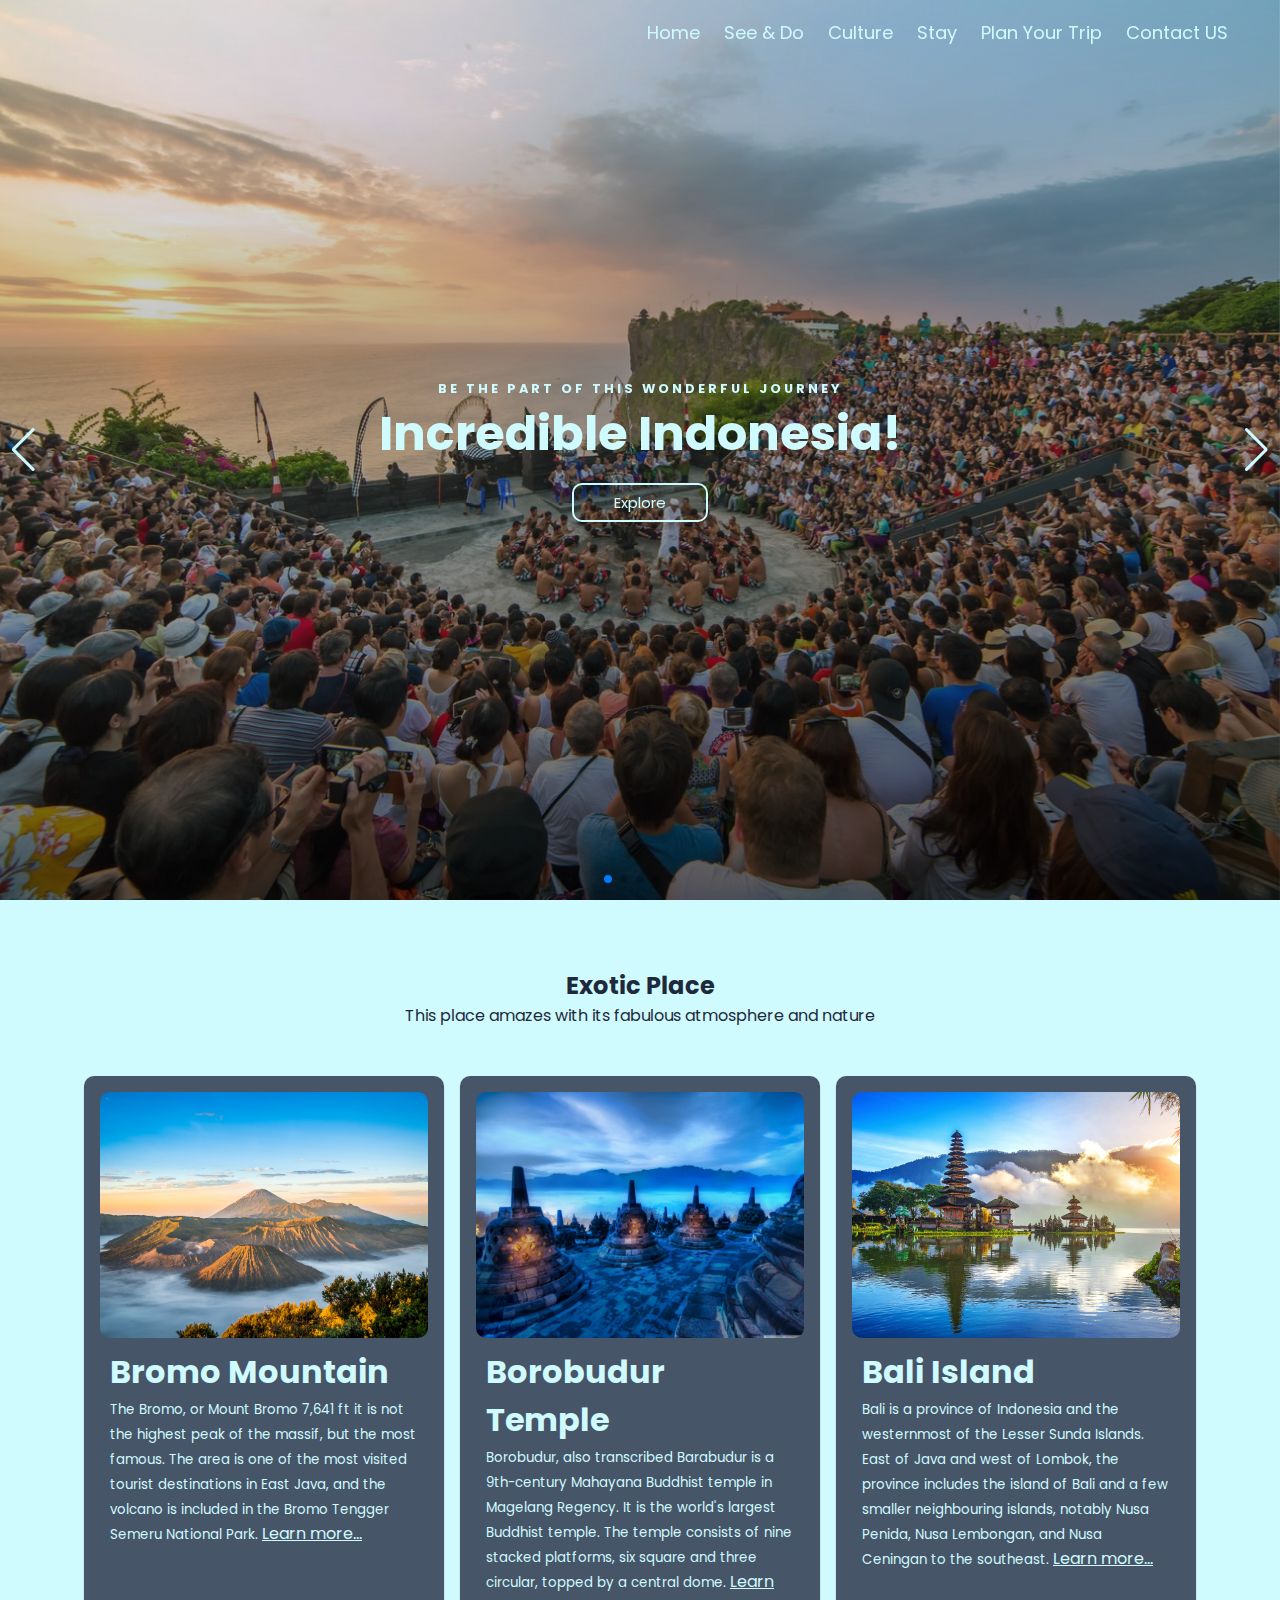
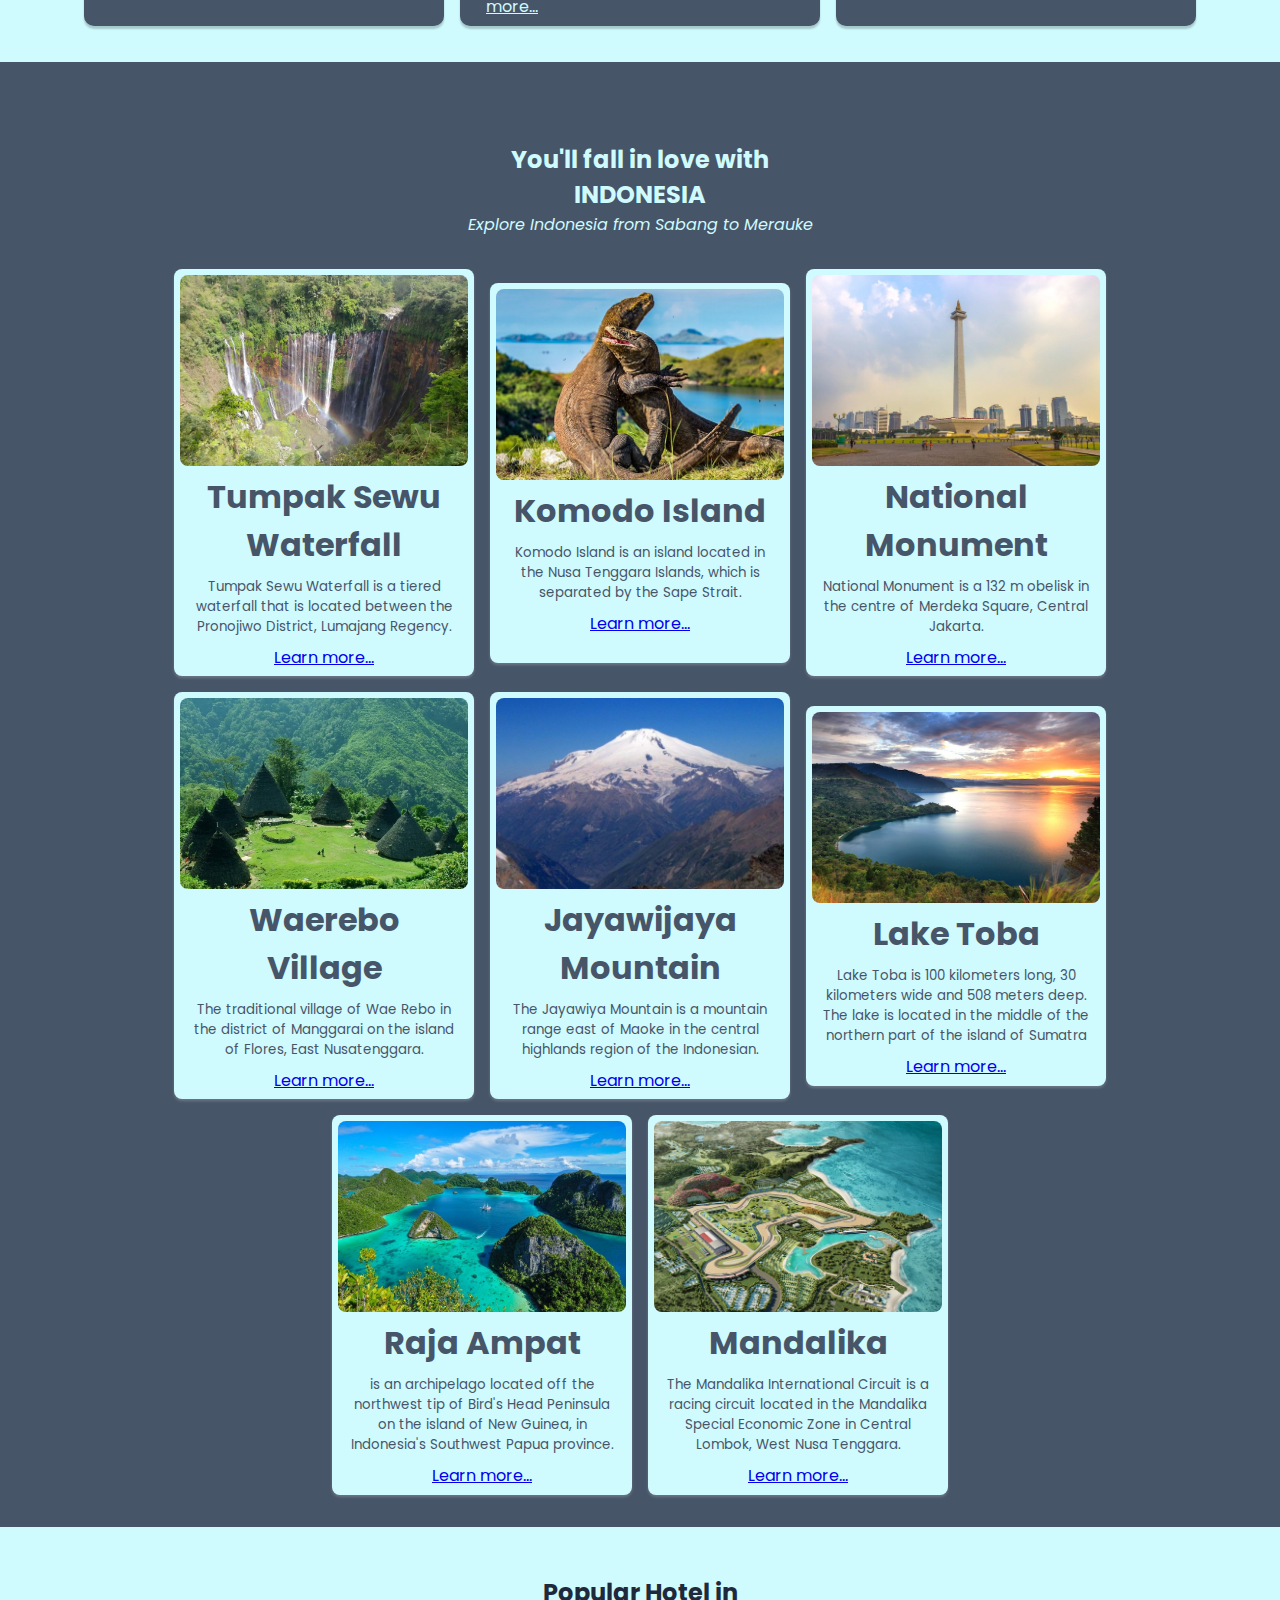
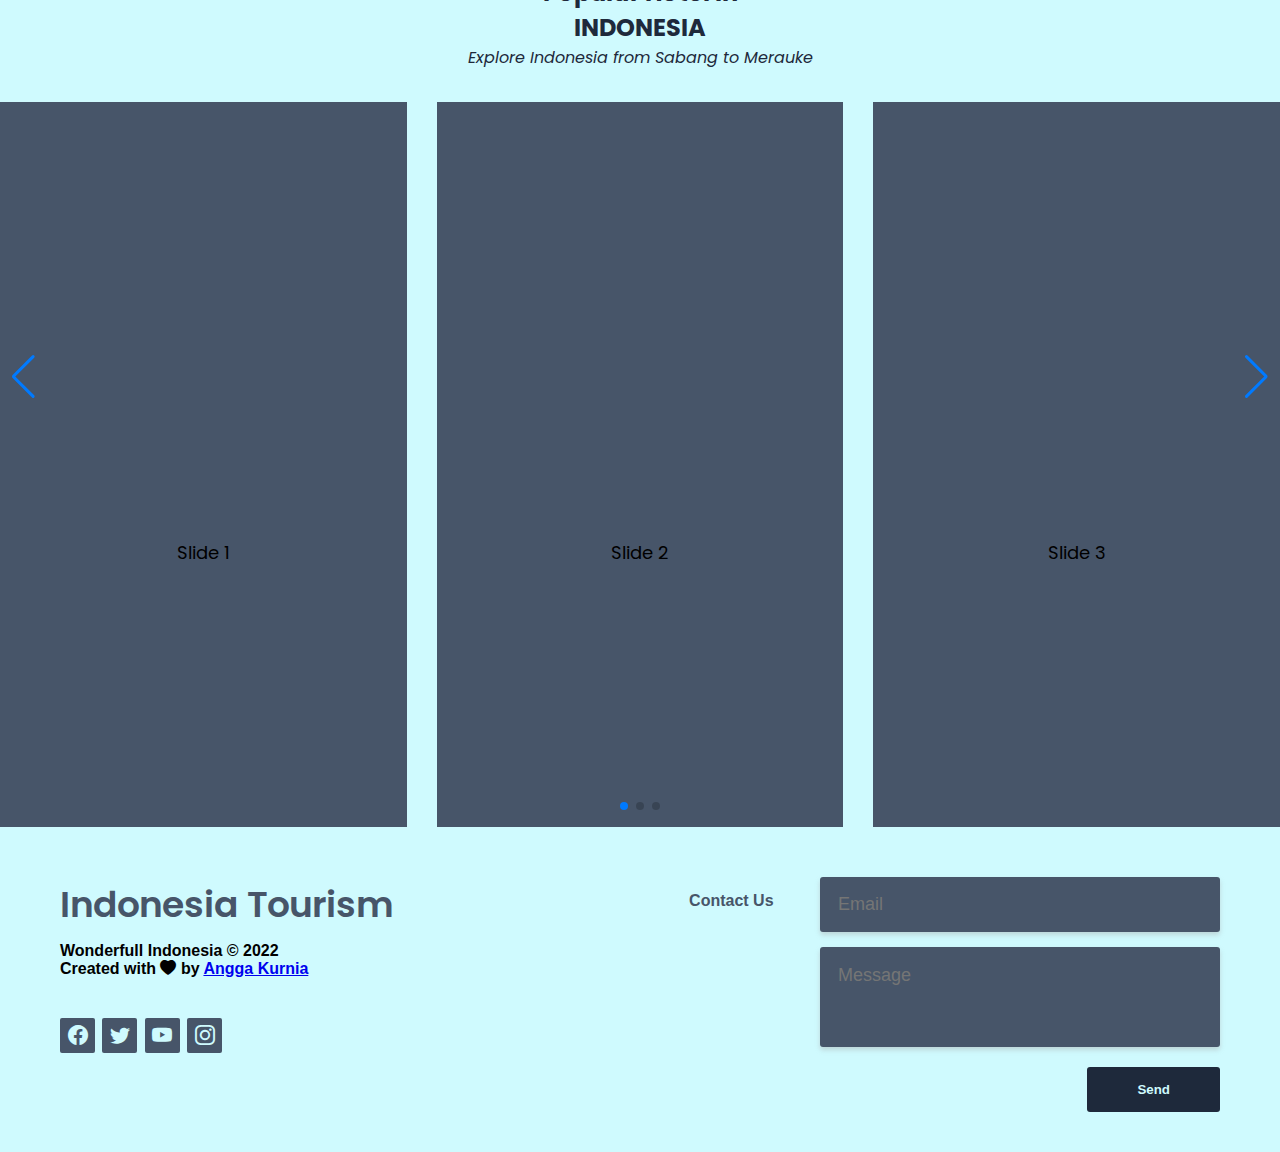
==== index.html @ 6476e091 "add card image" ====
<!DOCTYPE html>
<html lang="en">

<head>
  <meta charset="UTF-8" />
  <meta http-equiv="X-UA-Compatible" content="IE=edge" />
  <meta name="viewport" content="width=device-width, initial-scale=1.0" />
  <meta name="author" content="Angga Kurnia - 201011401198">
  <meta name="description" content="Website Indonesian Tourism adalah projek tugas UAS pemrograman WEB 1">
  <title>Indonesia Tourism</title>
  <!-- Link Swiper's CSS -->
  <link rel="stylesheet" href="./assets/css/swiper-bundle.min.css" />
  <!-- Custom CSS -->
  <link rel="stylesheet" href="./assets/css/style.css" />
  <!-- Favicon image -->
  <link rel="shortcut icon"
    href="https://upload.wikimedia.org/wikipedia/commons/c/cd/Logo_Pesona_Indonesia_%28Kementerian_Pariwisata%29.png"
    type="image/x-icon" />
  <!-- Icon Bootstrap -->
  <link rel="stylesheet" href="https://cdn.jsdelivr.net/npm/bootstrap-icons@1.10.1/font/bootstrap-icons.css" />
</head>

<body>
  <!-- loader -->
  <div class="loader">
    <img src="./images/loader.gif" style="width: 150px;">
  </div>
  <!-- end loader -->
  <header class="header">
    <nav class="navbar">
      <div class="logo">
        <img class="logo-img"
          src="https://upload.wikimedia.org/wikipedia/commons/c/cd/Logo_Pesona_Indonesia_%28Kementerian_Pariwisata%29.png"
          width="150" alt="" />
        <div id="menu" onclick="toggleMenu()">
          <i class="bi bi-list"></i>
        </div>
      </div>
      <ul class="nav-list">
        <li><a class="nav-item" href="#">Home</a></li>
        <li><a class="nav-item" href="#destinations">See & Do</a></li>
        <li><a class="nav-item" href="#cultures">Culture</a></li>
        <li><a class="nav-item" href="#hotels">Stay</a></li>
        <li><a class="nav-item" href="booking.html">Plan Your Trip</a></li>
        <li><a class="nav-item" href="#contact">Contact US</a></li>
      </ul>
    </nav>
  </header>
  <section class="swiper mySwiper">
    <div class="welcome">
      <h2>BE THE PART OF THIS WONDERFUL JOURNEY</h2>
      <h1>Incredible Indonesia!</h1>
      <a href="#explore" class="btn-explore">Explore</a>
    </div>
    <div class="swiper-wrapper">
      <div class="swiper-slide">
        <img src="./images/slide1.png" alt="" />
      </div>
      <div class="swiper-slide">
        <img src="./images/slide2.jpg" alt="" />
      </div>
      <div class="swiper-slide">
        <img src="./images/slide3.jpg" alt="" />
      </div>
      <div class="swiper-slide">
        <img src="./images/slide4.jpg" alt="" />
      </div>
      <div class="swiper-slide">
        <img src="./images/slide5.jpg" alt="" />
      </div>
    </div>
    <div style="z-index: 99">
      <div class="swiper-button-next white"></div>
      <div class="swiper-button-prev white"></div>
      <div class="swiper-pagination white"></div>
    </div>
  </section>
  <section class="container" id="explore">
    <div class="title-section">
      <h1 class="fs-2">
        Exotic Place
      </h1>
      <span>This place amazes with its fabulous atmosphere and nature</span>
    </div>
    <div class="row" >
      <div class="card">
        <img class="card-img" src="./images/slide3.jpg" alt="">
        <div class="card-caption">
          <h1>Bromo Mountain</h1>
          <small>The Bromo, or Mount Bromo 7,641 ft it is not the highest peak of the massif, but the most famous. The area is one of the most visited tourist destinations in East Java, and the volcano is included in the Bromo Tengger Semeru National Park.</small>
          <a class="link-white" href="https://en.wikipedia.org/wiki/Mount_Bromo">Learn more...</a>
        </div>
      </div>
      <div class="card">
        <img class="card-img" src="./images/slide4.jpg" alt="">
        <div class="card-caption">
          <h1>Borobudur Temple</h1>
          <small>Borobudur, also transcribed Barabudur is a 9th-century Mahayana Buddhist temple in Magelang Regency. It is the world's largest Buddhist temple. The temple consists of nine stacked platforms, six square and three circular, topped by a central dome.</small>
          <a class="link-white" href="https://whc.unesco.org/en/list/592/">Learn more...</a>
        </div>
      </div>
      <div class="card">
        <img class="card-img" src="./images/bali.jpg" alt="">
        <div class="card-caption">
          <h1>Bali Island</h1>
          <small>Bali is a province of Indonesia and the westernmost of the Lesser Sunda Islands. East of Java and west of Lombok, the province includes the island of Bali and a few smaller neighbouring islands, notably Nusa Penida, Nusa Lembongan, and Nusa Ceningan to the southeast.</small>
          <a class="link-white" href="https://whc.unesco.org/en/list/592/">Learn more...</a>
        </div>
      </div>
    </div>
  </section>
  <section id="destinations">
    <div class="title-section text-white">
      <h1 class="fs-2">
        You'll fall in love with
        <span style="display: block">INDONESIA</span>
      </h1>
      <i class="desc">Explore Indonesia from Sabang to Merauke
      </i>
    </div>
    <div class="row" id="culture">
      <div class="card-culture">
        <img src="./images/tumpaksewu.jpg" alt="" class="culture-img">
        <div class="culture-caption">
          <h1>Tumpak Sewu Waterfall</h1>
          <small>Tumpak Sewu Waterfall is a tiered waterfall that is located between the Pronojiwo District, Lumajang Regency.</small>
          <a href="https://en.wikipedia.org/wiki/Tumpak_Sewu_Waterfalls">Learn more...</a>
        </div>
      </div>
      <div class="card-culture">
        <img src="./images/comodo_island.jpg" alt="" class="culture-img">
        <div class="culture-caption">
          <h1>Komodo Island</h1>
          <small>Komodo Island is an island located in the Nusa Tenggara Islands, which is separated by the Sape Strait.</small>
          <a href="https://ich.unesco.org/en/USL/saman-dance-00509">Learn more...</a>
        </div>
      </div>
      <div class="card-culture">
        <img src="./images/monas.jpg" alt="" class="culture-img">
        <div class="culture-caption">
          <h1>National Monument</h1>
          <small>National Monument is a 132 m obelisk in the centre of Merdeka Square, Central Jakarta. </small>
          <a href="https://en.wikipedia.org/wiki/National_Monument_(Indonesia)">Learn more...</a>
        </div>
      </div>
      <div class="card-culture">
        <img src="./images/waerebo.jpg" alt="" class="culture-img">
        <div class="culture-caption">
          <h1>Waerebo Village</h1>
          <small>The traditional village of Wae Rebo in the district of Manggarai on the island of Flores, East Nusatenggara.</small>
          <a href="https://en.wikivoyage.org/wiki/Wae_Rebo">Learn more...</a>
        </div>
      </div>
      <div class="card-culture">
        <img src="./images/jayawijaya.jpg" alt="" class="culture-img">
        <div class="culture-caption">
          <h1>Jayawijaya Mountain</h1>
          <small>The Jayawiya Mountain is a mountain range east of Maoke in the central highlands region of the Indonesian.</small>
          <a href="https://en.wikipedia.org/wiki/Jayawijaya_Mountains">Learn more...</a>
        </div>
      </div>
      <div class="card-culture">
        <img src="./images/toba.jpg" alt="" class="culture-img">
        <div class="culture-caption">
          <h1>Lake Toba</h1>
          <small>Lake Toba is 100 kilometers long, 30 kilometers wide and 508 meters deep. The lake is located in the middle of the northern part of the island of Sumatra</small>
          <a href="https://en.wikipedia.org/wiki/Lake_Toba">Learn more...</a>
        </div>
      </div>
      <div class="card-culture">
        <img src="./images/raja4.jpg" alt="" class="culture-img">
        <div class="culture-caption">
          <h1>Raja Ampat</h1>
          <small>is an archipelago located off the northwest tip of Bird's Head Peninsula on the island of New Guinea, in Indonesia's Southwest Papua province.</small>
          <a href="https://en.wikipedia.org/wiki/Lake_Toba">Learn more...</a>
        </div>
      </div>
      <div class="card-culture">
        <img src="./images/mandalika.jpg" alt="" class="culture-img">
        <div class="culture-caption">
          <h1>Mandalika</h1>
          <small>The Mandalika International Circuit is a racing circuit located in the Mandalika Special Economic Zone in Central Lombok, West Nusa Tenggara.</small>
          <a href="https://themandalikagp.com/home">Learn more...</a>
        </div>
      </div>
    </div>
  </section>
  <section class="swiper swiperCulture">
    <div class="title-section">
      <h1 class="fs-2">
        Popular Hotel in
        <span style="display: block">INDONESIA</span>
      </h1>
      <i class="desc">Explore Indonesia from Sabang to Merauke
      </i>
    </div>
    <div class="swiper-wrapper">
      <div class="swiper-slide">Slide 1</div>
      <div class="swiper-slide">Slide 2</div>
      <div class="swiper-slide">Slide 3</div>
      <div class="swiper-slide">Slide 4</div>
      <div class="swiper-slide">Slide 5</div>
      <div class="swiper-slide">Slide 6</div>
      <div class="swiper-slide">Slide 7</div>
      <div class="swiper-slide">Slide 8</div>
      <div class="swiper-slide">Slide 9</div>
    </div>
    <div class="swiper-button-next"></div>
    <div class="swiper-button-prev"></div>
    <div class="swiper-pagination"></div>
  </section>
  <footer class="footer-distributed" id="contact">
    <div class="footer-left">
      <h3>Indonesia Tourism</span></h3>
      <p class="footer-name">Wonderfull Indonesia © 2022</p>
      <p class="footer-name">Created with <i class="bi bi-heart-fill"></i> by <a target="_blank"
          href="https://instagram.com/angkrnia">Angga Kurnia</a>
      </p>
      <div class="footer-icons">
        <a href="#"><i class="bi bi-facebook"></i></a>
        <a href="#"><i class="bi bi-twitter"></i></a>
        <a href="#"><i class="bi bi-youtube"></i></a>
        <a href="#"><i class="bi bi-instagram"></i></a>
      </div>
    </div>
    <div class="footer-right">
      <p>Contact Us</p>
      <form action="#" method="get">
        <input type="text" name="email" placeholder="Email">
        <textarea name="message" placeholder="Message"></textarea>
        <button>Send</button>
      </form>
    </div>
  </footer>
  <!-- Swiper JS -->
  <script src="./assets/js/swiper-bundle.min.js"></script>
  <!-- Custom JS -->
  <script src="./assets/js/script.js"></script>
</body>

</html>
---- assets/css/style.css ----
@import url('https://fonts.googleapis.com/css2?family=Poppins:wght@400;500;700&display=swap');

:root {
  --primary-color: #2563eb;
  --secondary-color: #1e293b;
  --slate: #475569;
  --background: #cffafe;
  --myFont: 'Poppins', sans-serif;
  --fontSize: 1.5rem;
  --transition: all 0.25s ease 0s;
}

* {
  box-sizing: border-box;
  margin: 0;
  padding: 0;
  scroll-behavior: smooth;
}

body {
  background: var(--background);
  font-family: var(--myFont);
}

.navbar {
  overflow: hidden;
  padding: 20px 40px;
  transition: ease 400ms;
  position: fixed;
  width: 100%;
  top: 0;
  z-index: 99;
  display: flex;
  align-items: center;
}

.shadow {
  box-shadow: 0px 2px 4px 0px rgba(0, 0, 0, 0.2);
}

.navbar a {
  text-align: center;
  padding: 12px;
  text-decoration: none;
  font-size: 18px;
  line-height: 25px;
  position: relative;
}

.navbar .logo {
  display: flex;
  justify-content: center;
  align-items: center;
  font-weight: bold;
  transition: 0.4s;
  color: var(--slate);
}

.navbar a:hover {
  color: #bfd2d4 !important;
}

.navbar a.active {
  background-color: dodgerblue;
  color: white;
}

.nav-list {
  display: flex;
  list-style: none;
  margin-left: auto;
  transition: 300ms;
}

.nav-item {
  color: var(--background);
}

.loader {
  position: fixed;
  top: 0;
  left: 0;
  right: 0;
  bottom: 0;
  background-color: #acacacfb;
  z-index: 999;
  display: flex;
  justify-content: center;
  align-items: center;
}

.logo-img {
  margin-right: 15px;
  transition: 0.4s;
}

.logo-text {
  font-size: 1.2rem;
  transition: 0.4s;
  color: var(--background);
}

.white {
  color: var(--background) !important;
}

.btn-explore {
  text-decoration: none;
  margin-top: 15px;
  padding: 0.4rem 2.5rem;
  border: none;
  border-radius: 8px;
  font-size: 15px;
  background-color: transparent;
  outline: 2px solid var(--background);
  color: var(--background);
  transition: 300ms;
  cursor: pointer;
}

.btn-explore:hover {
  transform: scale(1.1, 1.2);
}

.btn-explore:active {
  transform: scale(1, 1);
}

#menu {
  display: none;
  z-index: 99 !important;
}

.fs-2 {
  font-size: var(--fontSize);
}

.canvas-toggle {
  position: absolute;
  top: 0;
  bottom: 0;
  right: 0;
  left: 0;
  background-color: var(--slate);
}

/* Start Media Query for Tablet*/
@media screen and (max-width: 900px) {
  .container {
    width: 100%;
  }

  .navbar {
    padding: 15px 8px !important;
  }

  .navbar a {
    float: none;
    display: block;
    text-align: left;
  }

  .nav-list {
    transition: ease-out 500ms;
    display: flex;
    flex-direction: column;
    align-items: flex-start;
    position: fixed;
    top: 0;
    left: -100%;
    min-width: 200px;
    height: 100vh;
    background-color: var(--slate);
    padding: 5rem 2rem;
    border-radius: 5px;
    z-index: 1 !important;
    box-shadow: 3px 0 5px 0 rgba(0, 0, 0, 0.2);
  }

  .logo {
    width: 100%;
  }

  .logo-img {
    display: block;
    width: 130px;
  }

  .logo-text {
    font-size: 1rem !important;
  }

  #menu {
    display: block;
    margin-left: auto;
    color: white;
    font-size: 2rem;
    cursor: pointer;
  }

  .show {
    left: 0;
  }

  .nav-item {
    color: var(--background) !important;
  }
  .row {
    flex-wrap: wrap;
  }
}

/* End Media Query for Tablet*/

/* Swiper */
.swiper {
  width: 100%;
  height: 100vh;
  position: relative;
}

.mySwiper::after {
  content: '';
  position: absolute;
  display: block;
  background: linear-gradient(173deg, rgba(36, 0, 0, 0.1) 0%, rgba(255, 255, 255, 0.1) 0%, rgba(0, 0, 0, 0.7) 100%);
  width: 100%;
  height: 100%;
  top: 0;
  z-index: 9;
}

.swiper-slide {
  text-align: center;
  font-size: 18px;
  background: var(--slate);
  display: flex;
  justify-content: center;
  align-items: center;
}

.swiper-slide img {
  display: block;
  width: 100%;
  height: 100%;
  object-fit: cover;
}

/* WELCOME */
.welcome {
  position: absolute;
  display: flex;
  justify-content: center;
  align-items: center;
  text-align: center;
  flex-direction: column;
  z-index: 10;
  width: 100%;
  height: 100%;
  color: var(--background);
}

.welcome h2 {
  font-size: 0.8rem;
  letter-spacing: 3px;
}

.welcome h1 {
  font-size: 3rem;
}

.text-white {
  color: var(--background) !important;
}

.container {
  width: 90%;
  padding: 20px;
  margin: auto;
}

.title-section {
  margin: 3rem auto 2rem;
  text-align: center;
  width: 100%;
  color: var(--secondary-color);
}

#destinations {
  background-color: var(--slate);
  padding: 2rem 1.1rem;
}

.row {
  display: flex;
  justify-content: center;
  align-items: center;
  flex-wrap: wrap;
  gap: 1rem;
}

.card {
  flex: 1 0 21%;
  height: 550px;
  background-color: var(--slate);
  color: var(--background);
  border-radius: 10px;
  box-shadow: 0 3px 2px 0 rgba(0, 0, 0, 0.2);
  margin: 1rem 0;
  padding: 1rem;
  display: flex;
  align-items: center;
  flex-direction: column;
  transition: 300ms;
}
.card:hover {
  transform: scale(1.03);
}
.card-img {
  width: 100%;
  object-fit: cover;
  object-position: center;
  border-radius: 10px;
}
.card-caption {
  padding: 10px;
}
.link-white {
  color: var(--background);
  transition: 200ms;
}
.link-white:hover {
  color: #dfd9d9;
}

.card-culture {
  width: 300px;
  min-height: 380px;
  background: var(--background);
  border-radius: 8px;
  color: var(--slate);
  padding: 6px;
  transition: 300ms all;
  overflow: hidden;
  box-shadow: 0px 2px 3px 0 rgba(255, 255, 255, 0.2);
}
.culture-img {
  width: 288px;
  height: 191px;
  border-radius: 8px;
  object-fit: cover;
  object-position: center;
}
.culture-caption {
  text-align: center;
  padding: 0 10px;
  display: flex;
  flex-direction: column;
  justify-content: space-between;
  align-items: center;
  gap: 8px;
}
/* Footer */
.footer-distributed {
  background: var(--background);
  box-shadow: 0 1px 1px 0 rgba(0, 0, 0, 0.12);
  box-sizing: border-box;
  width: 100%;
  font: bold 16px sans-serif;
  text-align: left;
  padding: 50px 60px 40px;
  overflow: hidden;
}

/* Footer left */
.footer-distributed .footer-left {
  float: left;
}

/* The school logo */
.footer-distributed h3 {
  color: var(--slate);
  font: normal 36px var(--myFont);
  margin: 0 0 10px;
  font-weight: 600;
}

/* Footer links */
.footer-distributed .footer-links {
  color: var(--slate);
  margin: 0 0 10px;
  padding: 0;
}

.footer-distributed .footer-links a {
  display: inline-block;
  line-height: 1.8;
  text-decoration: none;
  color: inherit;
}

.footer-distributed .footer-school-name {
  color: var(--slate);
  font-size: 14px;
  font-weight: normal;
  margin: 0;
}

/* Footer social icons */
.footer-distributed .footer-icons {
  margin-top: 40px;
}

.footer-distributed .footer-icons a {
  display: inline-block;
  width: 35px;
  height: 35px;
  cursor: pointer;
  background-color: var(--slate);
  border-radius: 2px;
  font-size: 20px;
  color: var(--background);
  text-align: center;
  line-height: 35px;
  margin-right: 3px;
  margin-bottom: 5px;
}

/* Footer Right */
.footer-distributed .footer-right {
  float: right;
}

.footer-distributed .footer-right p {
  display: inline-block;
  vertical-align: top;
  margin: 15px 42px 0 0;
  color: var(--slate);
}

/* The contact form */
.footer-distributed form {
  display: inline-block;
}

.footer-distributed form input,
.footer-distributed form textarea {
  display: block;
  border-radius: 3px;
  box-sizing: border-box;
  background-color: var(--slate);
  box-shadow: 0 3px 5px 0 rgba(163, 160, 160, 0.4);
  border: none;
  resize: none;
  font: inherit;
  font-size: 18px;
  font-weight: normal;
  width: 400px;
  padding: 18px;
  color: var(--background);
}

form input:focus,
textarea:focus {
  border: none;
  outline: 2px solid var(--secondary-color);
  box-shadow: 0px 5px 10px 0px rgba(0, 0, 0, 0.3);
}

.footer-distributed form input {
  height: 55px;
  margin-bottom: 15px;
  transition: all 150ms;
}

.footer-distributed form textarea {
  height: 100px;
  margin-bottom: 20px;
  transition: all 150ms;
}

.footer-distributed form button {
  border-radius: 3px;
  background-color: var(--secondary-color);
  color: var(--background);
  border: 0;
  padding: 15px 50px;
  font-weight: bold;
  float: right;
  cursor: pointer;
  transition: 200ms;
}

form button:active {
  transform: translateY(15%);
}

@media (max-width: 1000px) {
  .footer-distributed {
    font: bold 14px sans-serif;
  }

  .footer-distributed .footer-school-name {
    font-size: 12px;
  }

  .footer-distributed form input,
  .footer-distributed form textarea {
    width: 250px;
  }

  .footer-distributed form button {
    padding: 10px 35px;
  }
}

@media (max-width: 800px) {
  .footer-distributed {
    padding: 30px;
  }

  .footer-distributed .footer-left,
  .footer-distributed .footer-right {
    float: none;
    max-width: 300px;
    margin: 0 auto;
  }

  .footer-distributed .footer-left {
    margin-bottom: 40px;
  }

  .footer-distributed form {
    margin-top: 30px;
  }

  .footer-distributed form {
    display: block;
  }

  .footer-distributed form button {
    float: none;
  }
}
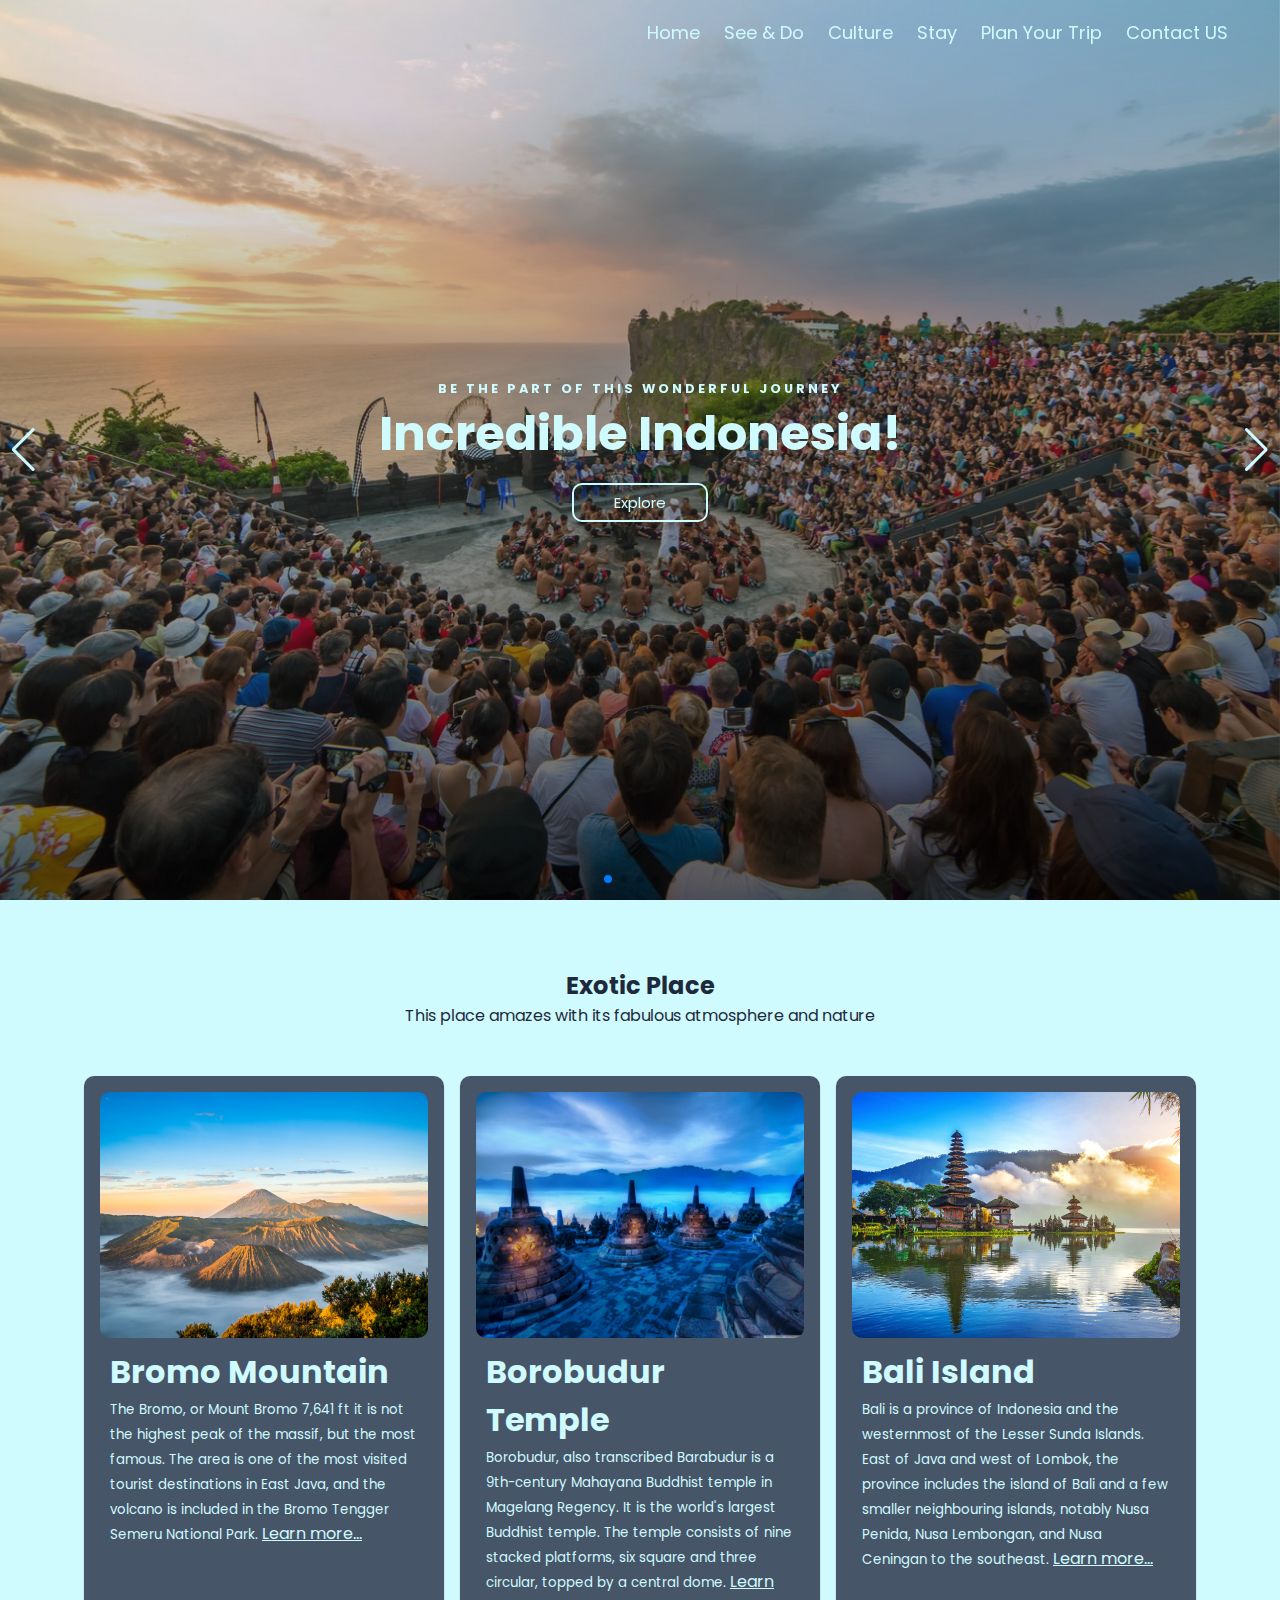
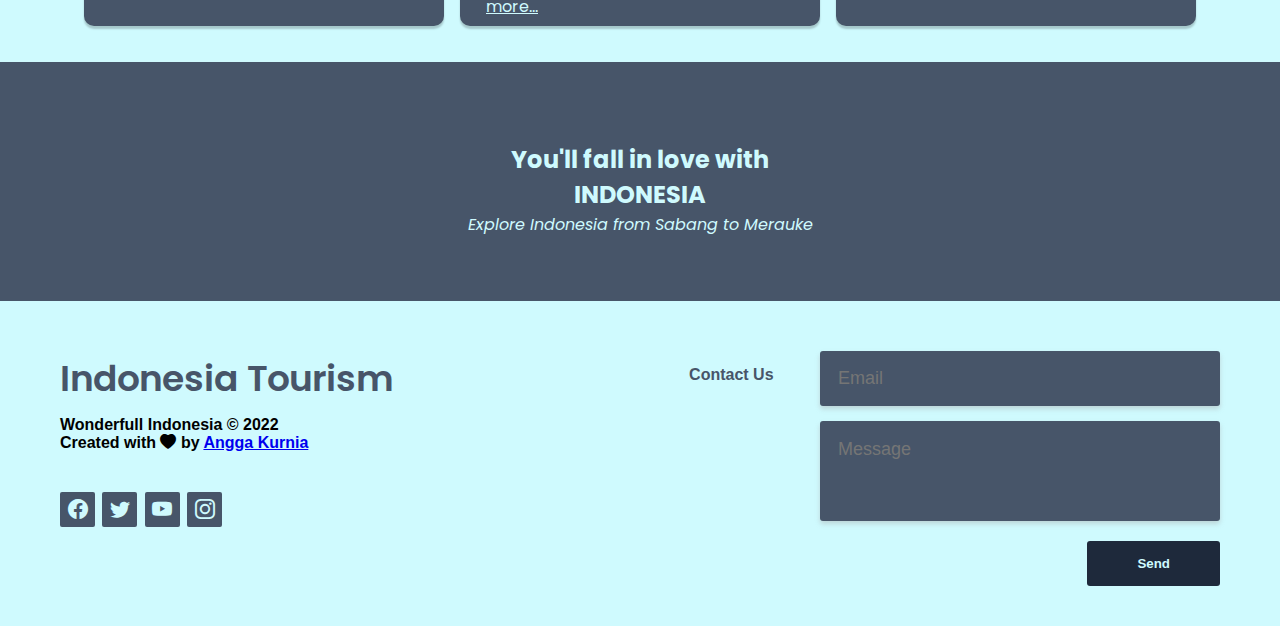
==== commit 5b00fb25: "update" ====
--- a/index.html
+++ b/index.html
@@ -39,7 +39,7 @@
       <ul class="nav-list">
         <li><a class="nav-item" href="#">Home</a></li>
         <li><a class="nav-item" href="#destinations">See & Do</a></li>
-        <li><a class="nav-item" href="#cultures">Culture</a></li>
+        <li><a class="nav-item" href="#places">Culture</a></li>
         <li><a class="nav-item" href="#hotels">Stay</a></li>
         <li><a class="nav-item" href="booking.html">Plan Your Trip</a></li>
         <li><a class="nav-item" href="#contact">Contact US</a></li>
@@ -54,19 +54,19 @@
     </div>
     <div class="swiper-wrapper">
       <div class="swiper-slide">
-        <img src="./images/slide1.png" alt="" />
+        <img class="img-baner" src="./images/slide1.png" alt="" />
       </div>
       <div class="swiper-slide">
-        <img src="./images/slide2.jpg" alt="" />
+        <img class="img-baner" src="./images/slide2.jpg" alt="" />
       </div>
       <div class="swiper-slide">
-        <img src="./images/slide3.jpg" alt="" />
+        <img class="img-baner" src="./images/slide3.jpg" alt="" />
       </div>
       <div class="swiper-slide">
-        <img src="./images/slide4.jpg" alt="" />
+        <img class="img-baner" src="./images/slide4.jpg" alt="" />
       </div>
       <div class="swiper-slide">
-        <img src="./images/slide5.jpg" alt="" />
+        <img class="img-baner" src="./images/slide5.jpg" alt="" />
       </div>
     </div>
     <div style="z-index: 99">
@@ -118,96 +118,8 @@
       <i class="desc">Explore Indonesia from Sabang to Merauke
       </i>
     </div>
-    <div class="row" id="culture">
-      <div class="card-culture">
-        <img src="./images/tumpaksewu.jpg" alt="" class="culture-img">
-        <div class="culture-caption">
-          <h1>Tumpak Sewu Waterfall</h1>
-          <small>Tumpak Sewu Waterfall is a tiered waterfall that is located between the Pronojiwo District, Lumajang Regency.</small>
-          <a href="https://en.wikipedia.org/wiki/Tumpak_Sewu_Waterfalls">Learn more...</a>
-        </div>
-      </div>
-      <div class="card-culture">
-        <img src="./images/comodo_island.jpg" alt="" class="culture-img">
-        <div class="culture-caption">
-          <h1>Komodo Island</h1>
-          <small>Komodo Island is an island located in the Nusa Tenggara Islands, which is separated by the Sape Strait.</small>
-          <a href="https://ich.unesco.org/en/USL/saman-dance-00509">Learn more...</a>
-        </div>
-      </div>
-      <div class="card-culture">
-        <img src="./images/monas.jpg" alt="" class="culture-img">
-        <div class="culture-caption">
-          <h1>National Monument</h1>
-          <small>National Monument is a 132 m obelisk in the centre of Merdeka Square, Central Jakarta. </small>
-          <a href="https://en.wikipedia.org/wiki/National_Monument_(Indonesia)">Learn more...</a>
-        </div>
-      </div>
-      <div class="card-culture">
-        <img src="./images/waerebo.jpg" alt="" class="culture-img">
-        <div class="culture-caption">
-          <h1>Waerebo Village</h1>
-          <small>The traditional village of Wae Rebo in the district of Manggarai on the island of Flores, East Nusatenggara.</small>
-          <a href="https://en.wikivoyage.org/wiki/Wae_Rebo">Learn more...</a>
-        </div>
-      </div>
-      <div class="card-culture">
-        <img src="./images/jayawijaya.jpg" alt="" class="culture-img">
-        <div class="culture-caption">
-          <h1>Jayawijaya Mountain</h1>
-          <small>The Jayawiya Mountain is a mountain range east of Maoke in the central highlands region of the Indonesian.</small>
-          <a href="https://en.wikipedia.org/wiki/Jayawijaya_Mountains">Learn more...</a>
-        </div>
-      </div>
-      <div class="card-culture">
-        <img src="./images/toba.jpg" alt="" class="culture-img">
-        <div class="culture-caption">
-          <h1>Lake Toba</h1>
-          <small>Lake Toba is 100 kilometers long, 30 kilometers wide and 508 meters deep. The lake is located in the middle of the northern part of the island of Sumatra</small>
-          <a href="https://en.wikipedia.org/wiki/Lake_Toba">Learn more...</a>
-        </div>
-      </div>
-      <div class="card-culture">
-        <img src="./images/raja4.jpg" alt="" class="culture-img">
-        <div class="culture-caption">
-          <h1>Raja Ampat</h1>
-          <small>is an archipelago located off the northwest tip of Bird's Head Peninsula on the island of New Guinea, in Indonesia's Southwest Papua province.</small>
-          <a href="https://en.wikipedia.org/wiki/Lake_Toba">Learn more...</a>
-        </div>
-      </div>
-      <div class="card-culture">
-        <img src="./images/mandalika.jpg" alt="" class="culture-img">
-        <div class="culture-caption">
-          <h1>Mandalika</h1>
-          <small>The Mandalika International Circuit is a racing circuit located in the Mandalika Special Economic Zone in Central Lombok, West Nusa Tenggara.</small>
-          <a href="https://themandalikagp.com/home">Learn more...</a>
-        </div>
-      </div>
+    <div class="row" id="place">
     </div>
-  </section>
-  <section class="swiper swiperCulture">
-    <div class="title-section">
-      <h1 class="fs-2">
-        Popular Hotel in
-        <span style="display: block">INDONESIA</span>
-      </h1>
-      <i class="desc">Explore Indonesia from Sabang to Merauke
-      </i>
-    </div>
-    <div class="swiper-wrapper">
-      <div class="swiper-slide">Slide 1</div>
-      <div class="swiper-slide">Slide 2</div>
-      <div class="swiper-slide">Slide 3</div>
-      <div class="swiper-slide">Slide 4</div>
-      <div class="swiper-slide">Slide 5</div>
-      <div class="swiper-slide">Slide 6</div>
-      <div class="swiper-slide">Slide 7</div>
-      <div class="swiper-slide">Slide 8</div>
-      <div class="swiper-slide">Slide 9</div>
-    </div>
-    <div class="swiper-button-next"></div>
-    <div class="swiper-button-prev"></div>
-    <div class="swiper-pagination"></div>
   </section>
   <footer class="footer-distributed" id="contact">
     <div class="footer-left">
@@ -236,6 +148,7 @@
   <script src="./assets/js/swiper-bundle.min.js"></script>
   <!-- Custom JS -->
   <script src="./assets/js/script.js"></script>
+  <script type="module"></script>
 </body>
 
 </html>--- a/assets/css/style.css
+++ b/assets/css/style.css
@@ -1,544 +1,550 @@
 @import url('https://fonts.googleapis.com/css2?family=Poppins:wght@400;500;700&display=swap');
 
 :root {
-  --primary-color: #2563eb;
-  --secondary-color: #1e293b;
-  --slate: #475569;
-  --background: #cffafe;
-  --myFont: 'Poppins', sans-serif;
-  --fontSize: 1.5rem;
-  --transition: all 0.25s ease 0s;
+    --primary-color: #2563eb;
+    --secondary-color: #1e293b;
+    --slate: #475569;
+    --background: #cffafe;
+    --myFont: 'Poppins', sans-serif;
+    --fontSize: 1.5rem;
+    --transition: all 0.25s ease 0s;
 }
 
 * {
-  box-sizing: border-box;
-  margin: 0;
-  padding: 0;
-  scroll-behavior: smooth;
+    box-sizing: border-box;
+    margin: 0;
+    padding: 0;
+    scroll-behavior: smooth;
 }
 
 body {
-  background: var(--background);
-  font-family: var(--myFont);
+    background: var(--background);
+    font-family: var(--myFont);
 }
 
 .navbar {
-  overflow: hidden;
-  padding: 20px 40px;
-  transition: ease 400ms;
-  position: fixed;
-  width: 100%;
-  top: 0;
-  z-index: 99;
-  display: flex;
-  align-items: center;
+    overflow: hidden;
+    padding: 20px 40px;
+    transition: ease 400ms;
+    position: fixed;
+    width: 100%;
+    top: 0;
+    z-index: 99;
+    display: flex;
+    align-items: center;
 }
 
 .shadow {
-  box-shadow: 0px 2px 4px 0px rgba(0, 0, 0, 0.2);
+    box-shadow: 0px 2px 4px 0px rgba(0, 0, 0, 0.2);
 }
 
 .navbar a {
-  text-align: center;
-  padding: 12px;
-  text-decoration: none;
-  font-size: 18px;
-  line-height: 25px;
-  position: relative;
+    text-align: center;
+    padding: 12px;
+    text-decoration: none;
+    font-size: 18px;
+    line-height: 25px;
+    position: relative;
 }
 
 .navbar .logo {
-  display: flex;
-  justify-content: center;
-  align-items: center;
-  font-weight: bold;
-  transition: 0.4s;
-  color: var(--slate);
+    display: flex;
+    justify-content: center;
+    align-items: center;
+    font-weight: bold;
+    transition: 0.4s;
+    color: var(--slate);
 }
 
 .navbar a:hover {
-  color: #bfd2d4 !important;
+    color: #bfd2d4 !important;
 }
 
 .navbar a.active {
-  background-color: dodgerblue;
-  color: white;
+    background-color: dodgerblue;
+    color: white;
 }
 
 .nav-list {
-  display: flex;
-  list-style: none;
-  margin-left: auto;
-  transition: 300ms;
+    display: flex;
+    list-style: none;
+    margin-left: auto;
+    transition: 300ms;
 }
 
 .nav-item {
-  color: var(--background);
+    color: var(--background);
 }
 
 .loader {
-  position: fixed;
-  top: 0;
-  left: 0;
-  right: 0;
-  bottom: 0;
-  background-color: #acacacfb;
-  z-index: 999;
-  display: flex;
-  justify-content: center;
-  align-items: center;
+    position: fixed;
+    top: 0;
+    left: 0;
+    right: 0;
+    bottom: 0;
+    background-color: #acacacfb;
+    z-index: 999;
+    display: flex;
+    justify-content: center;
+    align-items: center;
 }
 
 .logo-img {
-  margin-right: 15px;
-  transition: 0.4s;
+    margin-right: 15px;
+    transition: 0.4s;
 }
 
 .logo-text {
-  font-size: 1.2rem;
-  transition: 0.4s;
-  color: var(--background);
+    font-size: 1.2rem;
+    transition: 0.4s;
+    color: var(--background);
 }
 
 .white {
-  color: var(--background) !important;
+    color: var(--background) !important;
 }
 
 .btn-explore {
-  text-decoration: none;
-  margin-top: 15px;
-  padding: 0.4rem 2.5rem;
-  border: none;
-  border-radius: 8px;
-  font-size: 15px;
-  background-color: transparent;
-  outline: 2px solid var(--background);
-  color: var(--background);
-  transition: 300ms;
-  cursor: pointer;
+    text-decoration: none;
+    margin-top: 15px;
+    padding: 0.4rem 2.5rem;
+    border: none;
+    border-radius: 8px;
+    font-size: 15px;
+    background-color: transparent;
+    outline: 2px solid var(--background);
+    color: var(--background);
+    transition: 300ms;
+    cursor: pointer;
 }
 
 .btn-explore:hover {
-  transform: scale(1.1, 1.2);
+    transform: scale(1.1, 1.2);
 }
 
 .btn-explore:active {
-  transform: scale(1, 1);
+    transform: scale(1, 1);
 }
 
 #menu {
-  display: none;
-  z-index: 99 !important;
+    display: none;
+    z-index: 99 !important;
 }
 
 .fs-2 {
-  font-size: var(--fontSize);
+    font-size: var(--fontSize);
 }
 
 .canvas-toggle {
-  position: absolute;
-  top: 0;
-  bottom: 0;
-  right: 0;
-  left: 0;
-  background-color: var(--slate);
+    position: absolute;
+    top: 0;
+    bottom: 0;
+    right: 0;
+    left: 0;
+    background-color: var(--slate);
 }
 
 /* Start Media Query for Tablet*/
 @media screen and (max-width: 900px) {
-  .container {
-    width: 100%;
-  }
-
-  .navbar {
-    padding: 15px 8px !important;
-  }
-
-  .navbar a {
-    float: none;
-    display: block;
-    text-align: left;
-  }
-
-  .nav-list {
-    transition: ease-out 500ms;
-    display: flex;
-    flex-direction: column;
-    align-items: flex-start;
-    position: fixed;
-    top: 0;
-    left: -100%;
-    min-width: 200px;
-    height: 100vh;
-    background-color: var(--slate);
-    padding: 5rem 2rem;
-    border-radius: 5px;
-    z-index: 1 !important;
-    box-shadow: 3px 0 5px 0 rgba(0, 0, 0, 0.2);
-  }
-
-  .logo {
-    width: 100%;
-  }
-
-  .logo-img {
-    display: block;
-    width: 130px;
-  }
-
-  .logo-text {
-    font-size: 1rem !important;
-  }
-
-  #menu {
-    display: block;
-    margin-left: auto;
-    color: white;
-    font-size: 2rem;
-    cursor: pointer;
-  }
-
-  .show {
-    left: 0;
-  }
-
-  .nav-item {
-    color: var(--background) !important;
-  }
-  .row {
-    flex-wrap: wrap;
-  }
+    .container {
+        width: 100%;
+    }
+
+    .navbar {
+        padding: 15px 8px !important;
+    }
+
+    .navbar a {
+        float: none;
+        display: block;
+        text-align: left;
+    }
+
+    .nav-list {
+        transition: ease-out 500ms;
+        display: flex;
+        flex-direction: column;
+        align-items: flex-start;
+        position: fixed;
+        top: 0;
+        left: -100%;
+        min-width: 200px;
+        height: 100vh;
+        background-color: var(--slate);
+        padding: 5rem 2rem;
+        border-radius: 5px;
+        z-index: 1 !important;
+        box-shadow: 3px 0 5px 0 rgba(0, 0, 0, 0.2);
+    }
+
+    .logo {
+        width: 100%;
+    }
+
+    .logo-img {
+        display: block;
+        width: 130px;
+    }
+
+    .logo-text {
+        font-size: 1rem !important;
+    }
+
+    #menu {
+        display: block;
+        margin-left: auto;
+        color: white;
+        font-size: 2rem;
+        cursor: pointer;
+    }
+
+    .show {
+        left: 0;
+    }
+
+    .nav-item {
+        color: var(--background) !important;
+    }
+    .row {
+        flex-wrap: wrap;
+    }
 }
 
 /* End Media Query for Tablet*/
 
 /* Swiper */
 .swiper {
-  width: 100%;
-  height: 100vh;
-  position: relative;
+    width: 100%;
+    height: 100vh;
+    position: relative;
 }
 
 .mySwiper::after {
-  content: '';
-  position: absolute;
-  display: block;
-  background: linear-gradient(173deg, rgba(36, 0, 0, 0.1) 0%, rgba(255, 255, 255, 0.1) 0%, rgba(0, 0, 0, 0.7) 100%);
-  width: 100%;
-  height: 100%;
-  top: 0;
-  z-index: 9;
+    content: '';
+    position: absolute;
+    display: block;
+    background: linear-gradient(
+        173deg,
+        rgba(36, 0, 0, 0.1) 0%,
+        rgba(255, 255, 255, 0.1) 0%,
+        rgba(0, 0, 0, 0.7) 100%
+    );
+    width: 100%;
+    height: 100%;
+    top: 0;
+    z-index: 9;
 }
 
 .swiper-slide {
-  text-align: center;
-  font-size: 18px;
-  background: var(--slate);
-  display: flex;
-  justify-content: center;
-  align-items: center;
-}
-
-.swiper-slide img {
-  display: block;
-  width: 100%;
-  height: 100%;
-  object-fit: cover;
+    text-align: center;
+    font-size: 18px;
+    display: flex;
+    flex-direction: column;
+    align-items: center;
+    background-color: blue;
+}
+
+.swiper-slide .img-baner {
+    display: block;
+    width: 100%;
+    height: 100%;
+    object-fit: cover;
 }
 
 /* WELCOME */
 .welcome {
-  position: absolute;
-  display: flex;
-  justify-content: center;
-  align-items: center;
-  text-align: center;
-  flex-direction: column;
-  z-index: 10;
-  width: 100%;
-  height: 100%;
-  color: var(--background);
+    position: absolute;
+    display: flex;
+    justify-content: center;
+    align-items: center;
+    text-align: center;
+    flex-direction: column;
+    z-index: 10;
+    width: 100%;
+    height: 100%;
+    color: var(--background);
 }
 
 .welcome h2 {
-  font-size: 0.8rem;
-  letter-spacing: 3px;
+    font-size: 0.8rem;
+    letter-spacing: 3px;
 }
 
 .welcome h1 {
-  font-size: 3rem;
+    font-size: 3rem;
 }
 
 .text-white {
-  color: var(--background) !important;
+    color: var(--background) !important;
 }
 
 .container {
-  width: 90%;
-  padding: 20px;
-  margin: auto;
+    width: 90%;
+    padding: 20px;
+    margin: auto;
 }
 
 .title-section {
-  margin: 3rem auto 2rem;
-  text-align: center;
-  width: 100%;
-  color: var(--secondary-color);
+    margin: 3rem auto 2rem;
+    text-align: center;
+    width: 100%;
+    color: var(--secondary-color);
 }
 
 #destinations {
-  background-color: var(--slate);
-  padding: 2rem 1.1rem;
+    background-color: var(--slate);
+    padding: 2rem 1.1rem;
 }
 
 .row {
-  display: flex;
-  justify-content: center;
-  align-items: center;
-  flex-wrap: wrap;
-  gap: 1rem;
+    display: flex;
+    justify-content: center;
+    align-items: center;
+    flex-wrap: wrap;
+    gap: 1rem;
 }
 
 .card {
-  flex: 1 0 21%;
-  height: 550px;
-  background-color: var(--slate);
-  color: var(--background);
-  border-radius: 10px;
-  box-shadow: 0 3px 2px 0 rgba(0, 0, 0, 0.2);
-  margin: 1rem 0;
-  padding: 1rem;
-  display: flex;
-  align-items: center;
-  flex-direction: column;
-  transition: 300ms;
+    flex: 1 0 21%;
+    height: 550px;
+    background-color: var(--slate);
+    color: var(--background);
+    border-radius: 10px;
+    box-shadow: 0 3px 2px 0 rgba(0, 0, 0, 0.2);
+    margin: 1rem 0;
+    padding: 1rem;
+    display: flex;
+    align-items: center;
+    flex-direction: column;
+    transition: 300ms;
 }
 .card:hover {
-  transform: scale(1.03);
+    transform: scale(1.03);
 }
 .card-img {
-  width: 100%;
-  object-fit: cover;
-  object-position: center;
-  border-radius: 10px;
+    width: 100%;
+    object-fit: cover;
+    object-position: center;
+    border-radius: 10px;
 }
 .card-caption {
-  padding: 10px;
+    padding: 10px;
 }
 .link-white {
-  color: var(--background);
-  transition: 200ms;
+    color: var(--background);
+    transition: 200ms;
 }
 .link-white:hover {
-  color: #dfd9d9;
-}
-
-.card-culture {
-  width: 300px;
-  min-height: 380px;
-  background: var(--background);
-  border-radius: 8px;
-  color: var(--slate);
-  padding: 6px;
-  transition: 300ms all;
-  overflow: hidden;
-  box-shadow: 0px 2px 3px 0 rgba(255, 255, 255, 0.2);
-}
-.culture-img {
-  width: 288px;
-  height: 191px;
-  border-radius: 8px;
-  object-fit: cover;
-  object-position: center;
-}
-.culture-caption {
-  text-align: center;
-  padding: 0 10px;
-  display: flex;
-  flex-direction: column;
-  justify-content: space-between;
-  align-items: center;
-  gap: 8px;
-}
+    color: #dfd9d9;
+}
+
+.card-place {
+    width: 300px;
+    min-height: 380px;
+    background: var(--background);
+    border-radius: 8px;
+    color: var(--slate);
+    padding: 6px;
+    transition: 300ms all;
+    overflow: hidden;
+    box-shadow: 0px 2px 3px 0 rgba(255, 255, 255, 0.2);
+}
+.place-img {
+    width: 288px;
+    height: 191px;
+    border-radius: 8px;
+    object-fit: cover;
+    object-position: center;
+}
+.place-caption {
+    text-align: center;
+    padding: 0 10px;
+    display: flex;
+    flex-direction: column;
+    justify-content: space-between;
+    align-items: center;
+    gap: 8px;
+}
+
 /* Footer */
 .footer-distributed {
-  background: var(--background);
-  box-shadow: 0 1px 1px 0 rgba(0, 0, 0, 0.12);
-  box-sizing: border-box;
-  width: 100%;
-  font: bold 16px sans-serif;
-  text-align: left;
-  padding: 50px 60px 40px;
-  overflow: hidden;
+    background: var(--background);
+    box-shadow: 0 1px 1px 0 rgba(0, 0, 0, 0.12);
+    box-sizing: border-box;
+    width: 100%;
+    font: bold 16px sans-serif;
+    text-align: left;
+    padding: 50px 60px 40px;
+    overflow: hidden;
 }
 
 /* Footer left */
 .footer-distributed .footer-left {
-  float: left;
+    float: left;
 }
 
 /* The school logo */
 .footer-distributed h3 {
-  color: var(--slate);
-  font: normal 36px var(--myFont);
-  margin: 0 0 10px;
-  font-weight: 600;
+    color: var(--slate);
+    font: normal 36px var(--myFont);
+    margin: 0 0 10px;
+    font-weight: 600;
 }
 
 /* Footer links */
 .footer-distributed .footer-links {
-  color: var(--slate);
-  margin: 0 0 10px;
-  padding: 0;
+    color: var(--slate);
+    margin: 0 0 10px;
+    padding: 0;
 }
 
 .footer-distributed .footer-links a {
-  display: inline-block;
-  line-height: 1.8;
-  text-decoration: none;
-  color: inherit;
+    display: inline-block;
+    line-height: 1.8;
+    text-decoration: none;
+    color: inherit;
 }
 
 .footer-distributed .footer-school-name {
-  color: var(--slate);
-  font-size: 14px;
-  font-weight: normal;
-  margin: 0;
+    color: var(--slate);
+    font-size: 14px;
+    font-weight: normal;
+    margin: 0;
 }
 
 /* Footer social icons */
 .footer-distributed .footer-icons {
-  margin-top: 40px;
+    margin-top: 40px;
 }
 
 .footer-distributed .footer-icons a {
-  display: inline-block;
-  width: 35px;
-  height: 35px;
-  cursor: pointer;
-  background-color: var(--slate);
-  border-radius: 2px;
-  font-size: 20px;
-  color: var(--background);
-  text-align: center;
-  line-height: 35px;
-  margin-right: 3px;
-  margin-bottom: 5px;
+    display: inline-block;
+    width: 35px;
+    height: 35px;
+    cursor: pointer;
+    background-color: var(--slate);
+    border-radius: 2px;
+    font-size: 20px;
+    color: var(--background);
+    text-align: center;
+    line-height: 35px;
+    margin-right: 3px;
+    margin-bottom: 5px;
 }
 
 /* Footer Right */
 .footer-distributed .footer-right {
-  float: right;
+    float: right;
 }
 
 .footer-distributed .footer-right p {
-  display: inline-block;
-  vertical-align: top;
-  margin: 15px 42px 0 0;
-  color: var(--slate);
+    display: inline-block;
+    vertical-align: top;
+    margin: 15px 42px 0 0;
+    color: var(--slate);
 }
 
 /* The contact form */
 .footer-distributed form {
-  display: inline-block;
+    display: inline-block;
 }
 
 .footer-distributed form input,
 .footer-distributed form textarea {
-  display: block;
-  border-radius: 3px;
-  box-sizing: border-box;
-  background-color: var(--slate);
-  box-shadow: 0 3px 5px 0 rgba(163, 160, 160, 0.4);
-  border: none;
-  resize: none;
-  font: inherit;
-  font-size: 18px;
-  font-weight: normal;
-  width: 400px;
-  padding: 18px;
-  color: var(--background);
+    display: block;
+    border-radius: 3px;
+    box-sizing: border-box;
+    background-color: var(--slate);
+    box-shadow: 0 3px 5px 0 rgba(163, 160, 160, 0.4);
+    border: none;
+    resize: none;
+    font: inherit;
+    font-size: 18px;
+    font-weight: normal;
+    width: 400px;
+    padding: 18px;
+    color: var(--background);
 }
 
 form input:focus,
 textarea:focus {
-  border: none;
-  outline: 2px solid var(--secondary-color);
-  box-shadow: 0px 5px 10px 0px rgba(0, 0, 0, 0.3);
+    border: none;
+    outline: 2px solid var(--secondary-color);
+    box-shadow: 0px 5px 10px 0px rgba(0, 0, 0, 0.3);
 }
 
 .footer-distributed form input {
-  height: 55px;
-  margin-bottom: 15px;
-  transition: all 150ms;
+    height: 55px;
+    margin-bottom: 15px;
+    transition: all 150ms;
 }
 
 .footer-distributed form textarea {
-  height: 100px;
-  margin-bottom: 20px;
-  transition: all 150ms;
+    height: 100px;
+    margin-bottom: 20px;
+    transition: all 150ms;
 }
 
 .footer-distributed form button {
-  border-radius: 3px;
-  background-color: var(--secondary-color);
-  color: var(--background);
-  border: 0;
-  padding: 15px 50px;
-  font-weight: bold;
-  float: right;
-  cursor: pointer;
-  transition: 200ms;
+    border-radius: 3px;
+    background-color: var(--secondary-color);
+    color: var(--background);
+    border: 0;
+    padding: 15px 50px;
+    font-weight: bold;
+    float: right;
+    cursor: pointer;
+    transition: 200ms;
 }
 
 form button:active {
-  transform: translateY(15%);
+    transform: translateY(15%);
 }
 
 @media (max-width: 1000px) {
-  .footer-distributed {
-    font: bold 14px sans-serif;
-  }
-
-  .footer-distributed .footer-school-name {
-    font-size: 12px;
-  }
-
-  .footer-distributed form input,
-  .footer-distributed form textarea {
-    width: 250px;
-  }
-
-  .footer-distributed form button {
-    padding: 10px 35px;
-  }
+    .footer-distributed {
+        font: bold 14px sans-serif;
+    }
+
+    .footer-distributed .footer-school-name {
+        font-size: 12px;
+    }
+
+    .footer-distributed form input,
+    .footer-distributed form textarea {
+        width: 250px;
+    }
+
+    .footer-distributed form button {
+        padding: 10px 35px;
+    }
 }
 
 @media (max-width: 800px) {
-  .footer-distributed {
-    padding: 30px;
-  }
-
-  .footer-distributed .footer-left,
-  .footer-distributed .footer-right {
-    float: none;
-    max-width: 300px;
-    margin: 0 auto;
-  }
-
-  .footer-distributed .footer-left {
-    margin-bottom: 40px;
-  }
-
-  .footer-distributed form {
-    margin-top: 30px;
-  }
-
-  .footer-distributed form {
-    display: block;
-  }
-
-  .footer-distributed form button {
-    float: none;
-  }
-}
+    .footer-distributed {
+        padding: 30px;
+    }
+
+    .footer-distributed .footer-left,
+    .footer-distributed .footer-right {
+        float: none;
+        max-width: 300px;
+        margin: 0 auto;
+    }
+
+    .footer-distributed .footer-left {
+        margin-bottom: 40px;
+    }
+
+    .footer-distributed form {
+        margin-top: 30px;
+    }
+
+    .footer-distributed form {
+        display: block;
+    }
+
+    .footer-distributed form button {
+        float: none;
+    }
+}
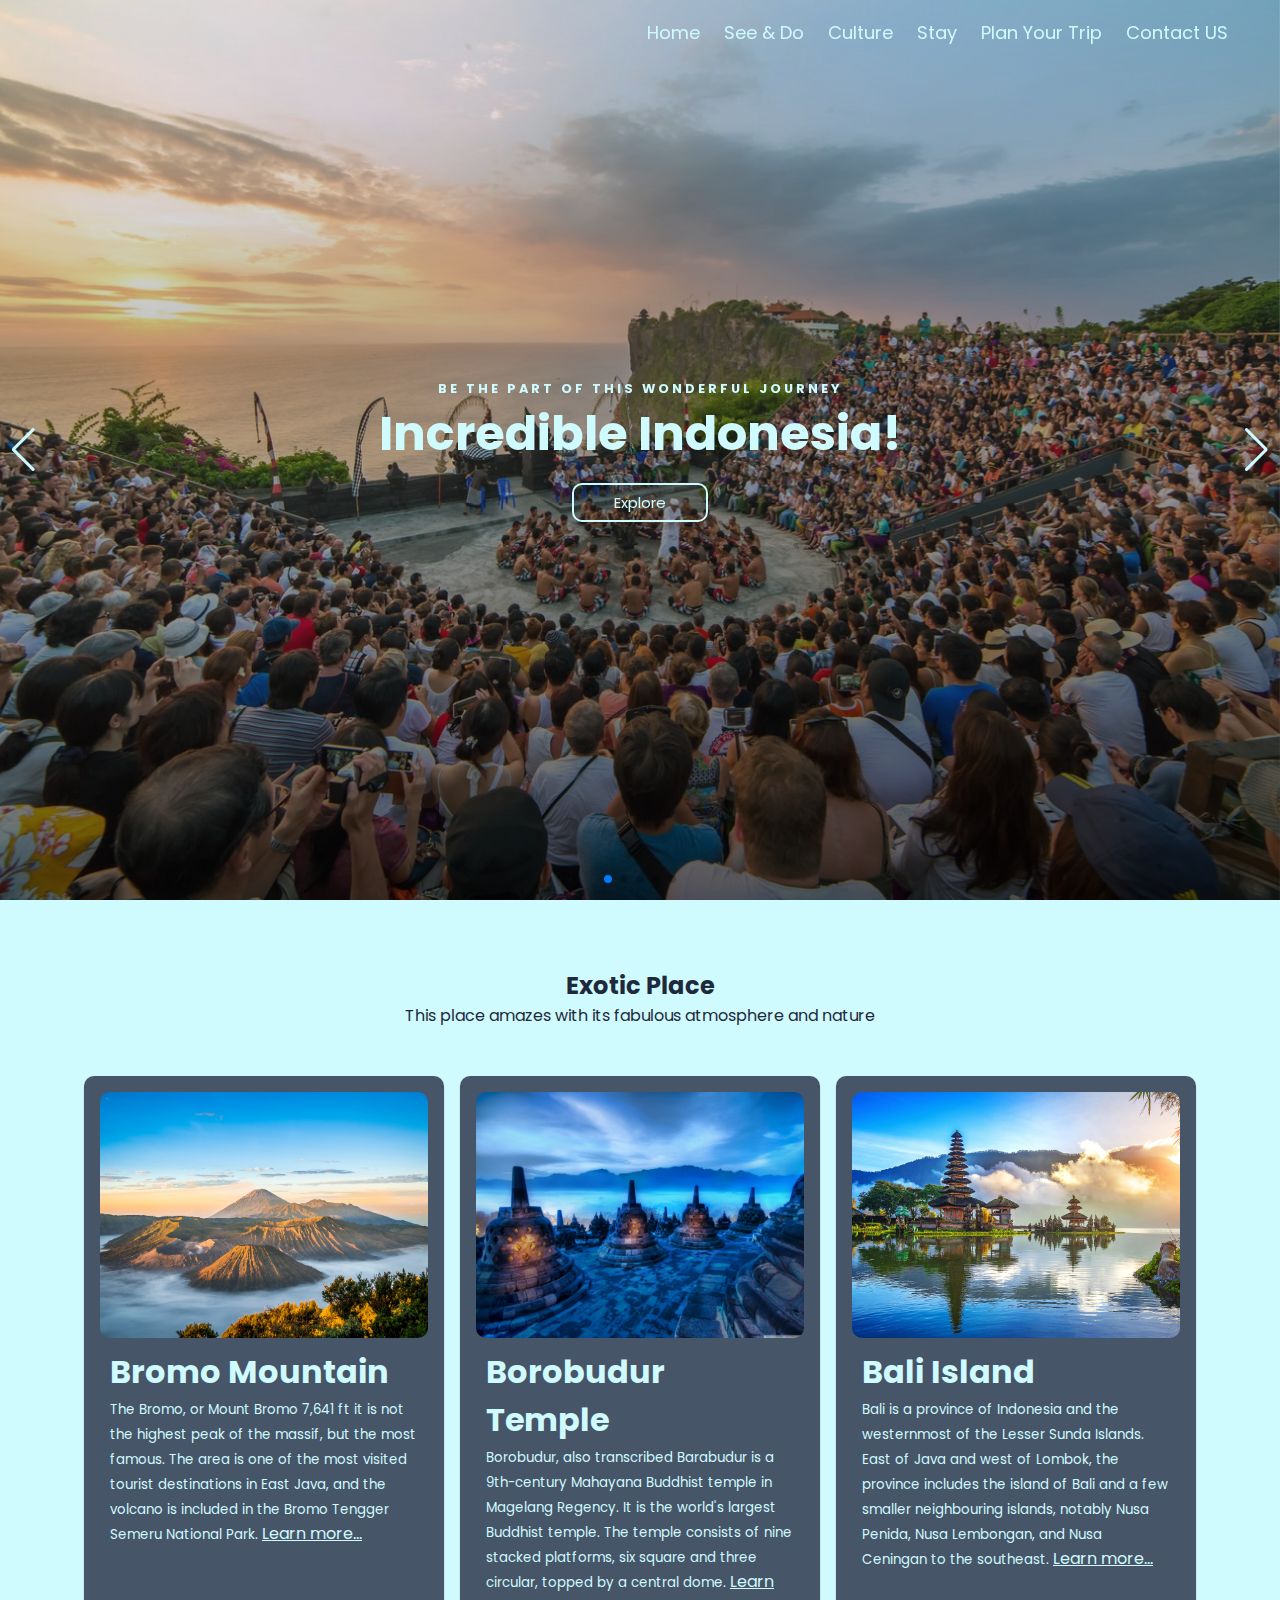
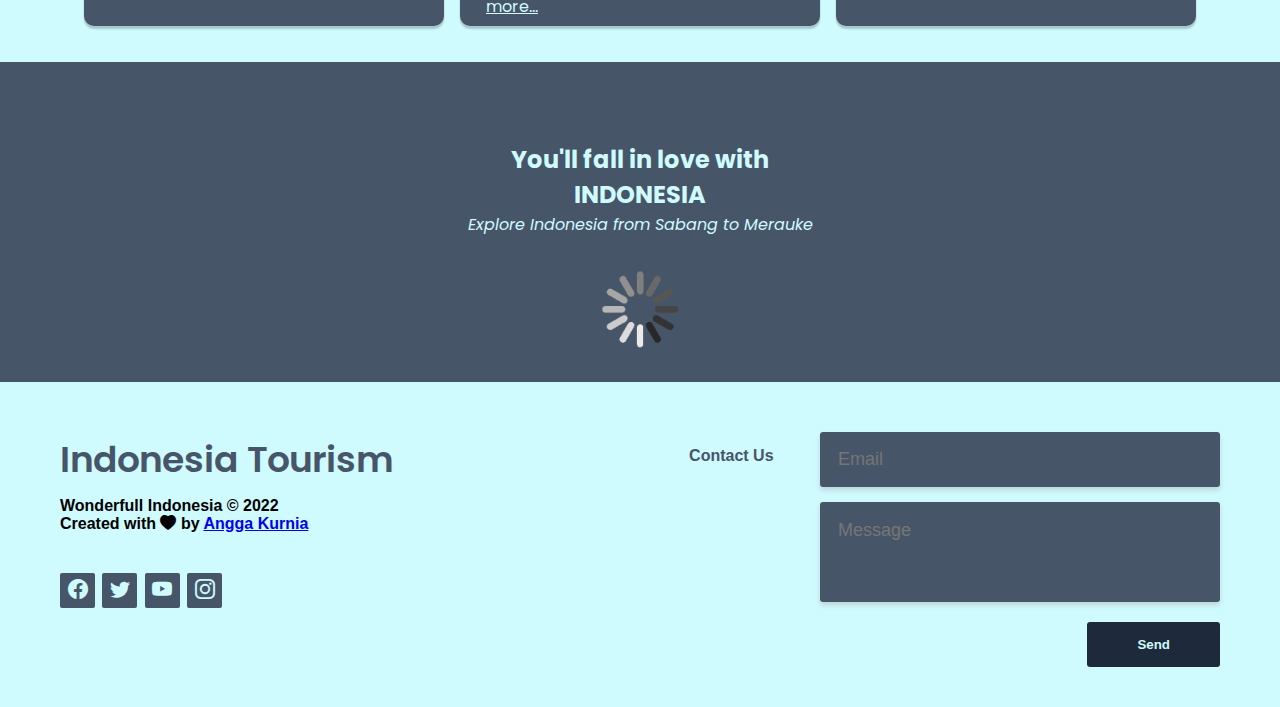
==== commit 5c84da94: "update" ====
--- a/index.html
+++ b/index.html
@@ -119,6 +119,8 @@
       </i>
     </div>
     <div class="row" id="place">
+      <!-- here is content destinations load using javascript -->
+      <img style="width: 80px;" src="./images/loading.gif" alt="">
     </div>
   </section>
   <footer class="footer-distributed" id="contact">
@@ -148,7 +150,6 @@
   <script src="./assets/js/swiper-bundle.min.js"></script>
   <!-- Custom JS -->
   <script src="./assets/js/script.js"></script>
-  <script type="module"></script>
 </body>
 
 </html>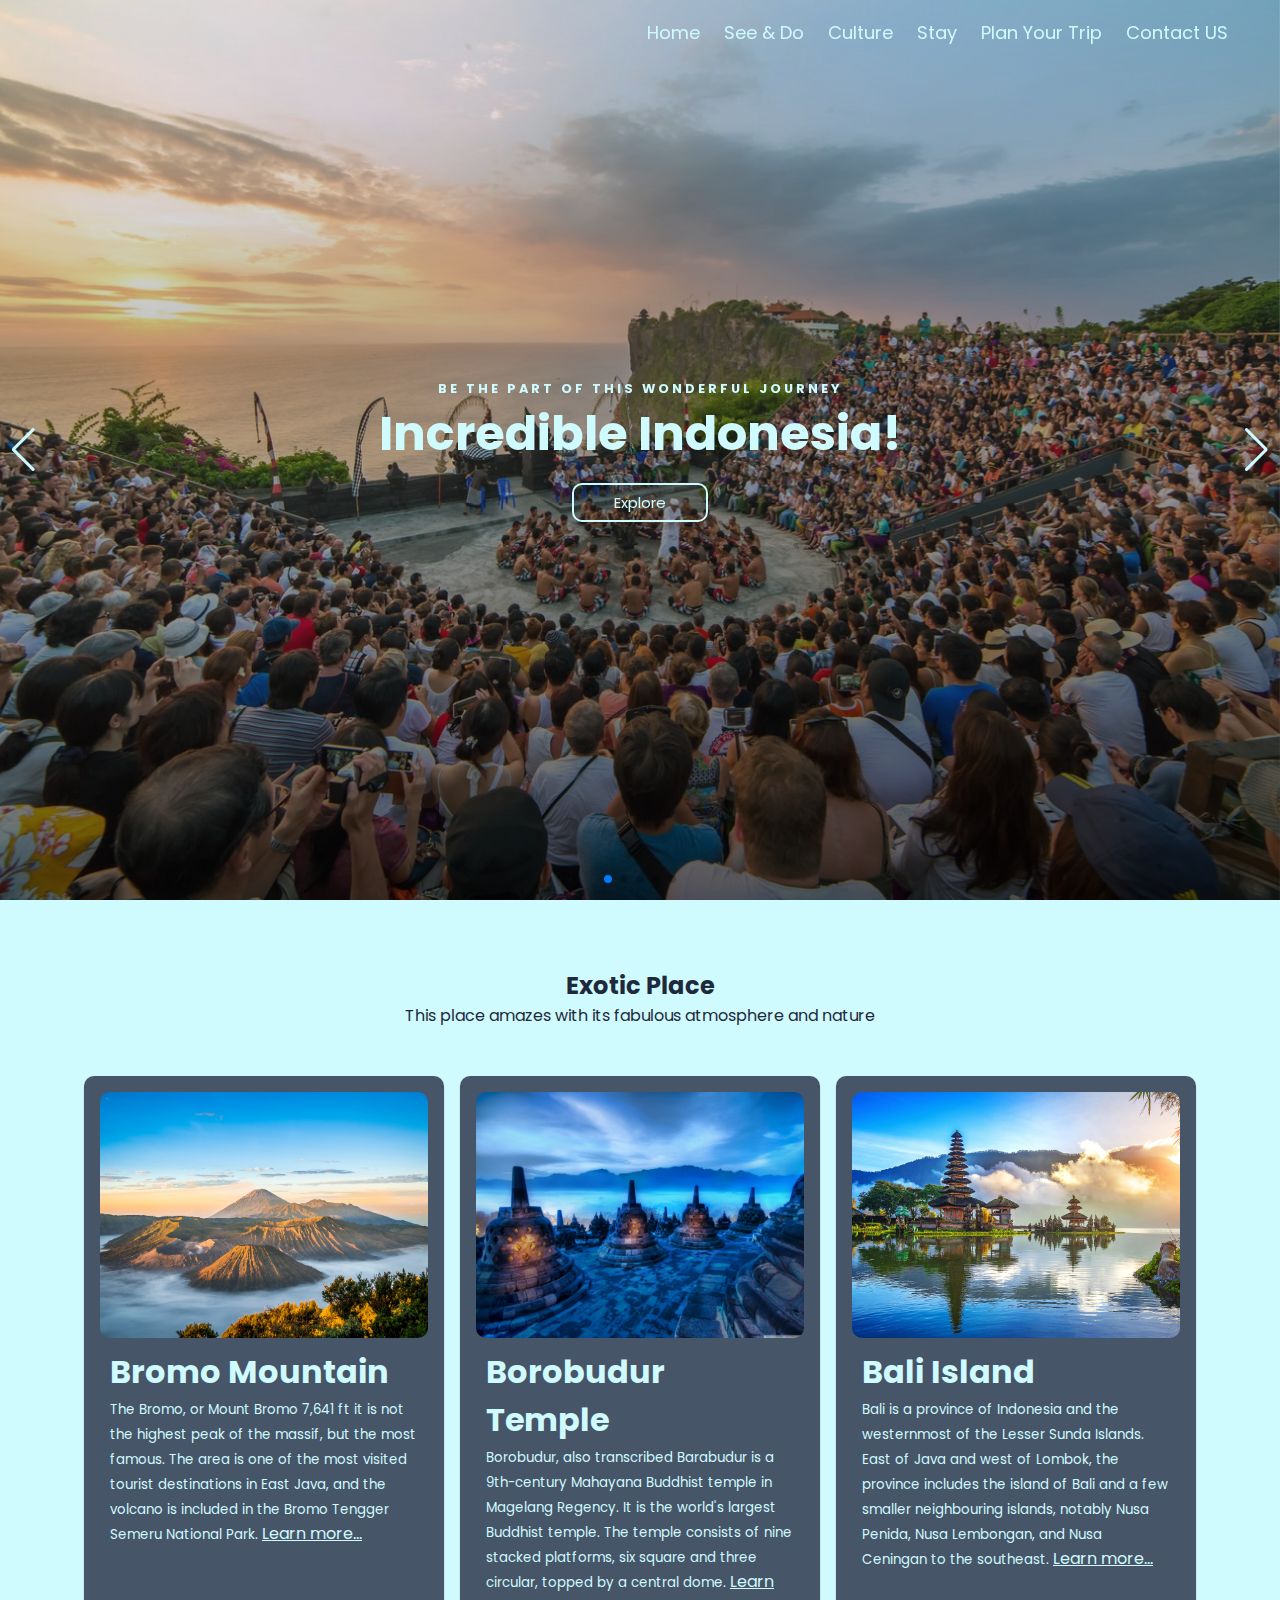
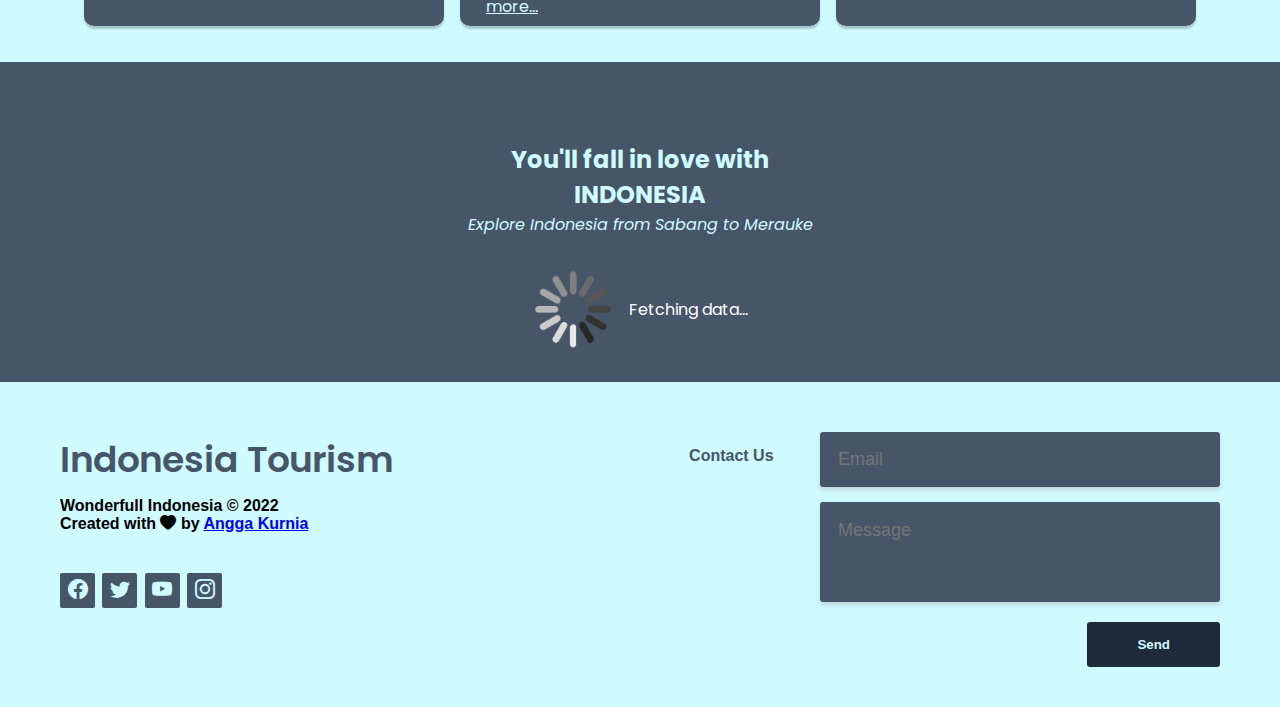
==== commit db6878bd: "update" ====
--- a/index.html
+++ b/index.html
@@ -121,6 +121,7 @@
     <div class="row" id="place">
       <!-- here is content destinations load using javascript -->
       <img style="width: 80px;" src="./images/loading.gif" alt="">
+      <p style="color: white;">Fetching data...</p>
     </div>
   </section>
   <footer class="footer-distributed" id="contact">
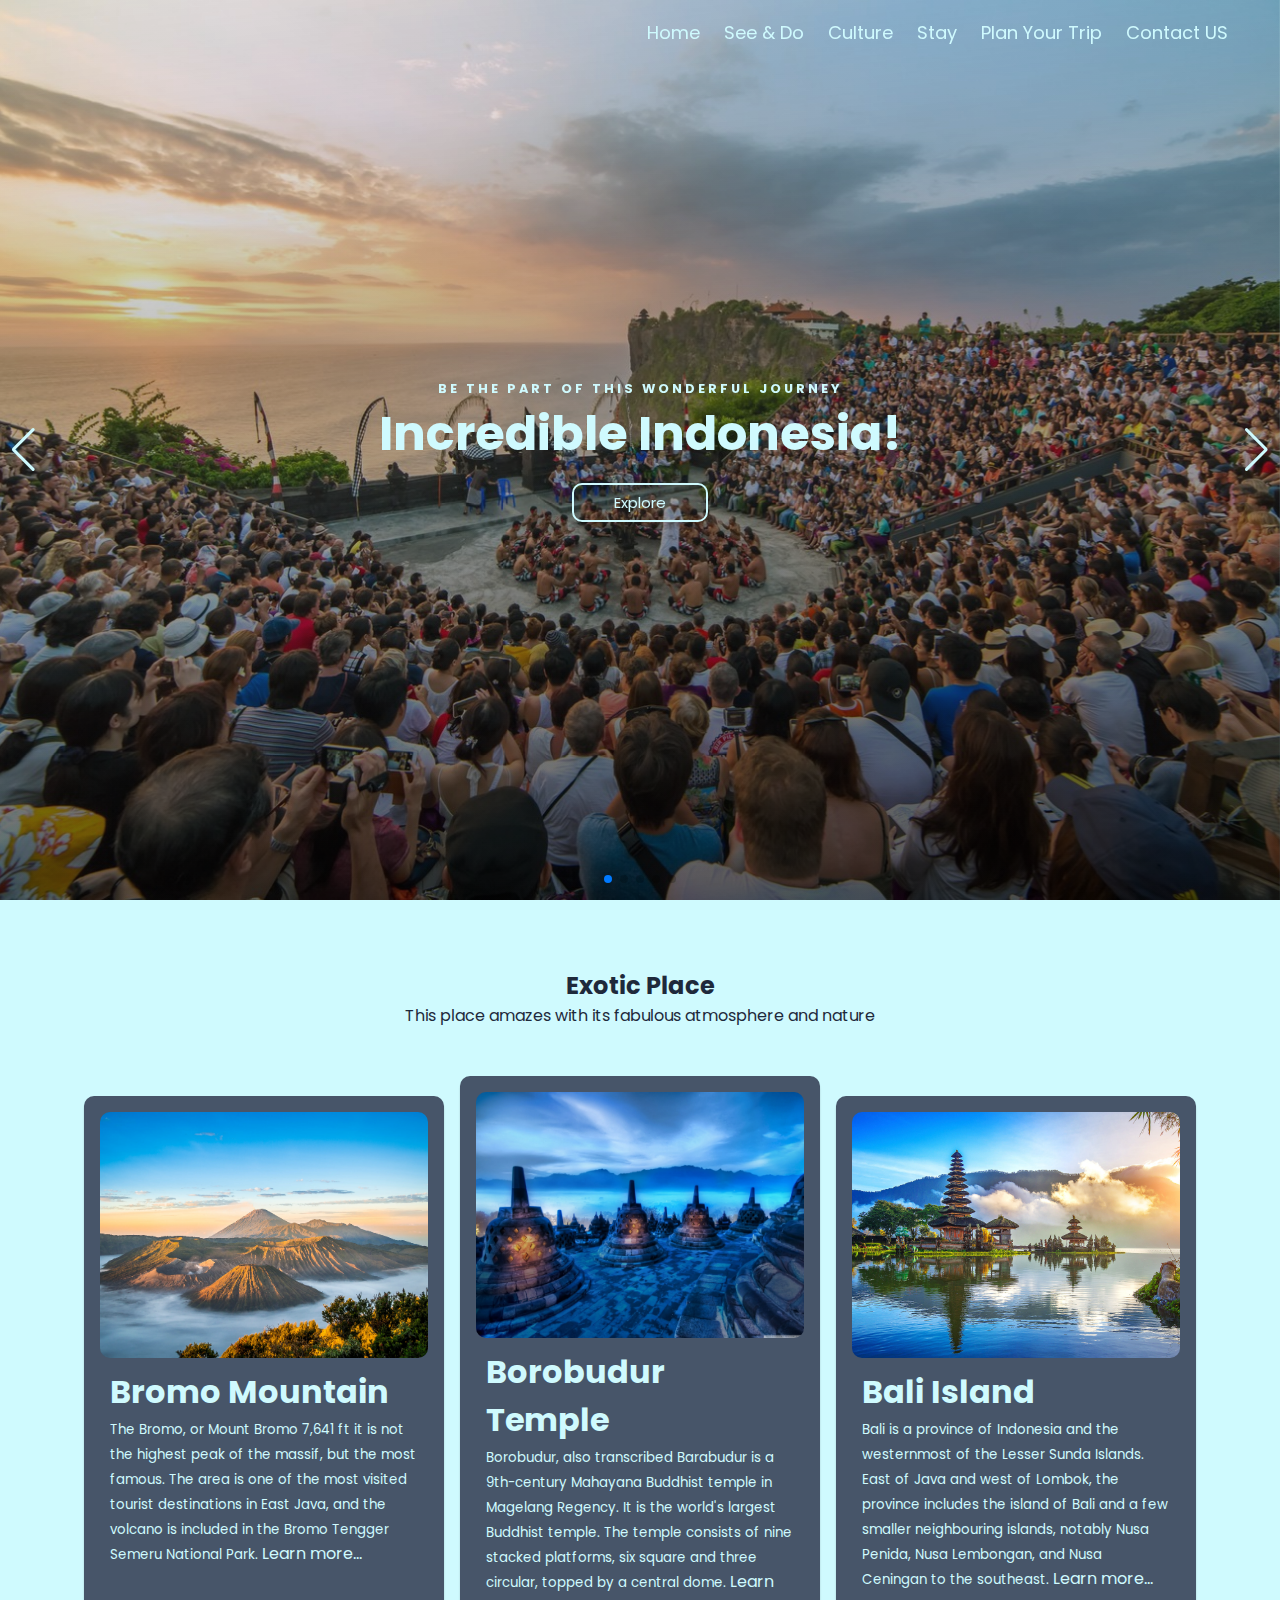
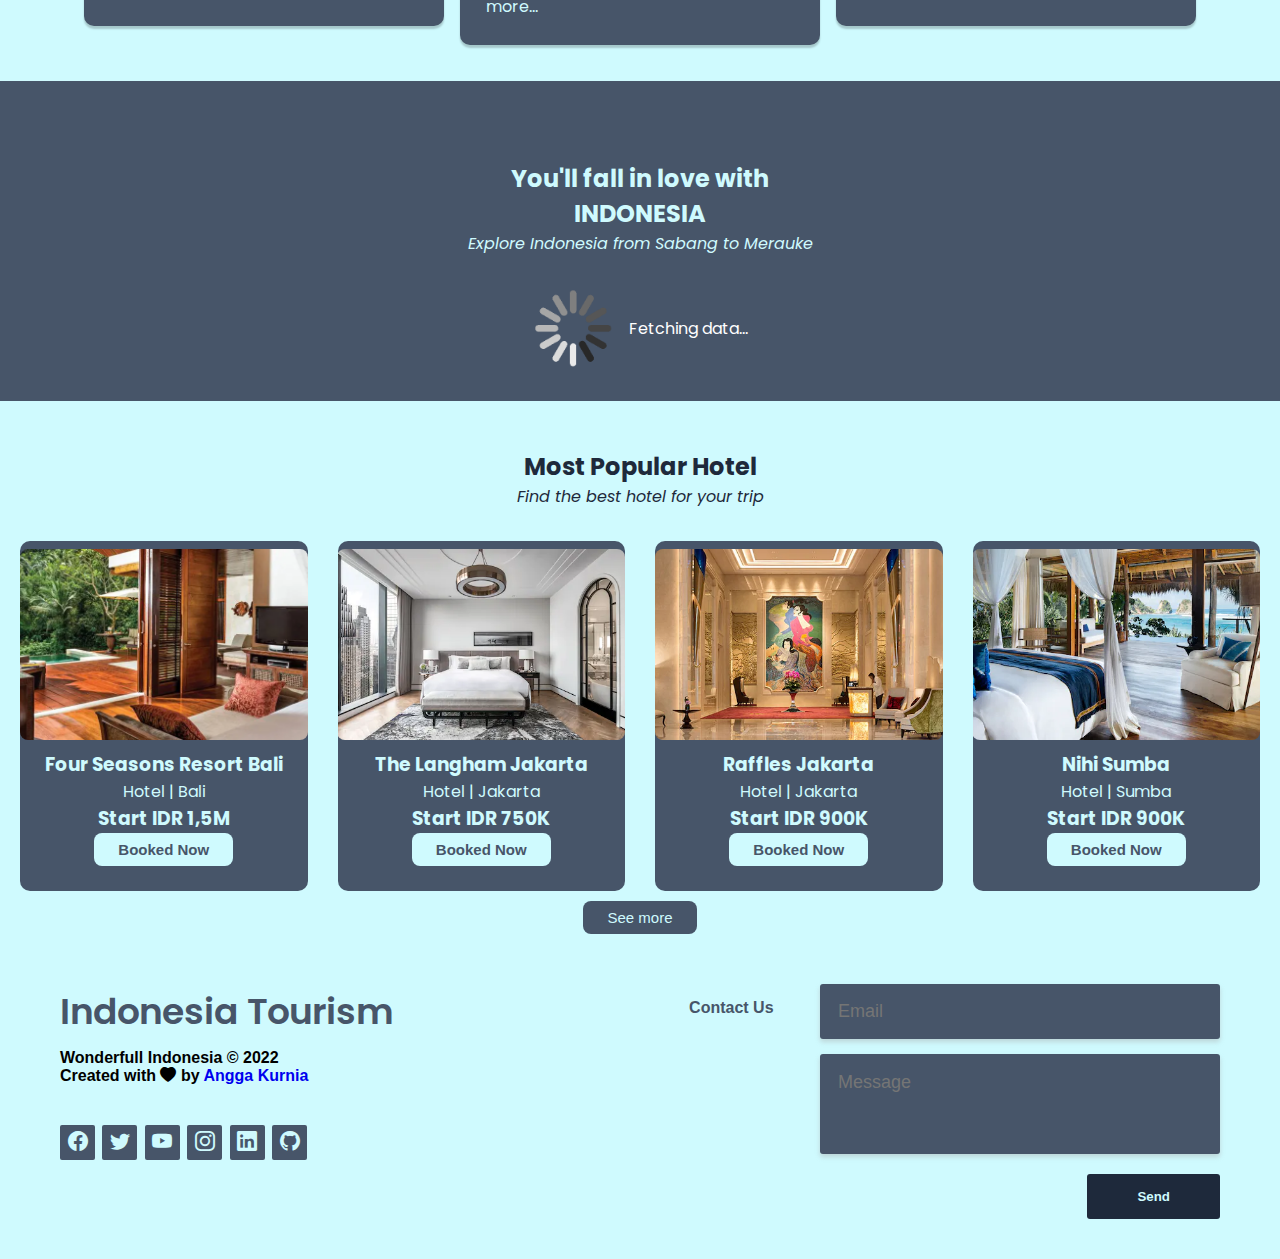
==== commit a2a5138b: "add list hotel" ====
--- a/index.html
+++ b/index.html
@@ -100,7 +100,7 @@
         </div>
       </div>
       <div class="card">
-        <img class="card-img" src="./images/bali.jpg" alt="">
+        <img class="card-img" src="./images/destinations/bali.jpg" alt="">
         <div class="card-caption">
           <h1>Bali Island</h1>
           <small>Bali is a province of Indonesia and the westernmost of the Lesser Sunda Islands. East of Java and west of Lombok, the province includes the island of Bali and a few smaller neighbouring islands, notably Nusa Penida, Nusa Lembongan, and Nusa Ceningan to the southeast.</small>
@@ -122,6 +122,88 @@
       <!-- here is content destinations load using javascript -->
       <img style="width: 80px;" src="./images/loading.gif" alt="">
       <p style="color: white;">Fetching data...</p>
+    </div>
+  </section>
+  <section id="hotels">
+    <div class="title-section">
+      <h1 class="fs-2">
+        Most Popular Hotel
+      </h1>
+      <i class="desc">Find the best hotel for your trip
+      </i>
+    </div>
+    <div class="swiper-hotel listHotel">
+      <div class="swiper-wrapper">
+        <div class="swiper-slide slide-hotel">
+          <img src="./images/hotels/Four Seasons Resort Bali.jpg" alt="" class="place-img">
+          <div class="card-caption text-white">
+            <h3>Four Seasons Resort Bali</h3>
+            <p>Hotel | Bali</p>
+            <div class="rate-hotel">
+              <h3>Start IDR 1,5M</h3>
+              <button type="button" class="btn btn-white">Booked Now</button>
+            </div>
+          </div>
+        </div>
+        <div class="swiper-slide slide-hotel">
+          <img src="./images/hotels/The Langham Jakarta.jpg" alt="" class="place-img">
+          <div class="card-caption text-white">
+            <h3>The Langham Jakarta</h3>
+            <p>Hotel | Jakarta</p>
+            <div class="rate-hotel">
+              <h3>Start IDR 750K</h3>
+              <button type="button" class="btn btn-white">Booked Now</button>
+            </div>
+          </div>
+        </div>
+        <div class="swiper-slide slide-hotel">
+          <img src="./images/hotels/Raffles Jakarta.jpg" alt="" class="place-img">
+          <div class="card-caption text-white">
+            <h3>Raffles Jakarta</h3>
+            <p>Hotel | Jakarta</p>
+            <div class="rate-hotel">
+              <h3>Start IDR 900K</h3>
+              <button type="button" class="btn btn-white">Booked Now</button>
+            </div>
+          </div>
+        </div>
+        <div class="swiper-slide slide-hotel">
+          <img src="./images/hotels/Nihi Sumba.jpg" alt="" class="place-img">
+          <div class="card-caption text-white">
+            <h3>Nihi Sumba</h3>
+            <p>Hotel | Sumba</p>
+            <div class="rate-hotel">
+              <h3>Start IDR 900K</h3>
+              <button type="button" class="btn btn-white">Booked Now</button>
+            </div>
+          </div>
+        </div>
+        <div class="swiper-slide slide-hotel">
+          <img src="./images/hotels/Banyan Tree Bintan.jpg" alt="" class="place-img">
+          <div class="card-caption text-white">
+            <h3>Banyan Tree Bintan</h3>
+            <p>Hotel | Bintan</p>
+            <div class="rate-hotel">
+              <h3>Start IDR 1M</h3>
+              <button type="button" class="btn btn-white">Booked Now</button>
+            </div>
+          </div>
+        </div>
+        <div class="swiper-slide slide-hotel">
+          <img src="./images/hotels/AYANA Komodo Resort.jpg" alt="" class="place-img">
+          <div class="card-caption text-white">
+            <h3>AYANA Komodo Resort</h3>
+            <p>Hotel | Labuan Bajo</p>
+            <div class="rate-hotel">
+              <h3>Start IDR 1,3M</h3>
+              <button type="button" class="btn btn-white">Booked Now</button>
+            </div>
+          </div>
+        </div>
+      </div>
+    </div>
+    <div style="display:flex;justify-content: center;">
+      <button class="btn btn-secondary text-white" style="display: block; text-align: center;" type="button"><a class="text-white" href="hotels.html">See more</a></button>
     </div>
   </section>
   <footer class="footer-distributed" id="contact">
@@ -136,6 +218,8 @@
         <a href="#"><i class="bi bi-twitter"></i></a>
         <a href="#"><i class="bi bi-youtube"></i></a>
         <a href="#"><i class="bi bi-instagram"></i></a>
+        <a href="#"><i class="bi bi-linkedin"></i></a>
+        <a href="#"><i class="bi bi-github"></i></a>
       </div>
     </div>
     <div class="footer-right">
--- a/assets/css/style.css
+++ b/assets/css/style.css
@@ -20,6 +20,7 @@
 body {
     background: var(--background);
     font-family: var(--myFont);
+    overflow-x: hidden;
 }
 
 .navbar {
@@ -142,6 +143,37 @@
     right: 0;
     left: 0;
     background-color: var(--slate);
+}
+
+.text-center {
+    text-align: center;
+}
+
+.btn {
+    padding: 0.5rem 1.5rem;
+    border: none;
+    border-radius: 8px;
+    font-size: 15px;
+    background-color: transparent;
+    outline: none;
+    color: var(--background);
+    cursor: pointer;
+    transition: ease-in 200ms;
+}
+.btn:hover {
+    transform: scale(1.1, 1.1);
+    box-shadow: 0 0 10px 0 rgba(0, 0, 0, 0.2);
+}
+.btn-secondary {
+    background-color: var(--slate);
+    color: var(--background);
+    outline: none;
+}
+.btn-white {
+    background-color: var(--background);
+    color: var(--slate);
+    outline: none;
+    font-weight: 600;
 }
 
 /* Start Media Query for Tablet*/
@@ -235,20 +267,35 @@
     z-index: 9;
 }
 
+.swiper-slide .img-baner {
+    display: block;
+    width: 100%;
+    height: 100%;
+    object-fit: cover;
+}
+
+.swiper-hotel {
+    width: 100%;
+    padding-left: 20px;
+    padding-right: 20px;
+    margin-bottom: 10px;
+}
+.slide-hotel {
+    border-radius: 10px;
+    min-height: 350px;
+    overflow: hidden;
+    padding: 8px;
+}
+
 .swiper-slide {
     text-align: center;
-    font-size: 18px;
     display: flex;
     flex-direction: column;
     align-items: center;
-    background-color: blue;
-}
-
-.swiper-slide .img-baner {
-    display: block;
-    width: 100%;
-    height: 100%;
-    object-fit: cover;
+    background-color: var(--slate);
+}
+#hotel {
+    overflow-x: hidden;
 }
 
 /* WELCOME */
@@ -306,7 +353,7 @@
 
 .card {
     flex: 1 0 21%;
-    height: 550px;
+    min-height: 530px;
     background-color: var(--slate);
     color: var(--background);
     border-radius: 10px;
@@ -336,6 +383,10 @@
 }
 .link-white:hover {
     color: #dfd9d9;
+}
+
+a {
+    text-decoration: none;
 }
 
 .card-place {
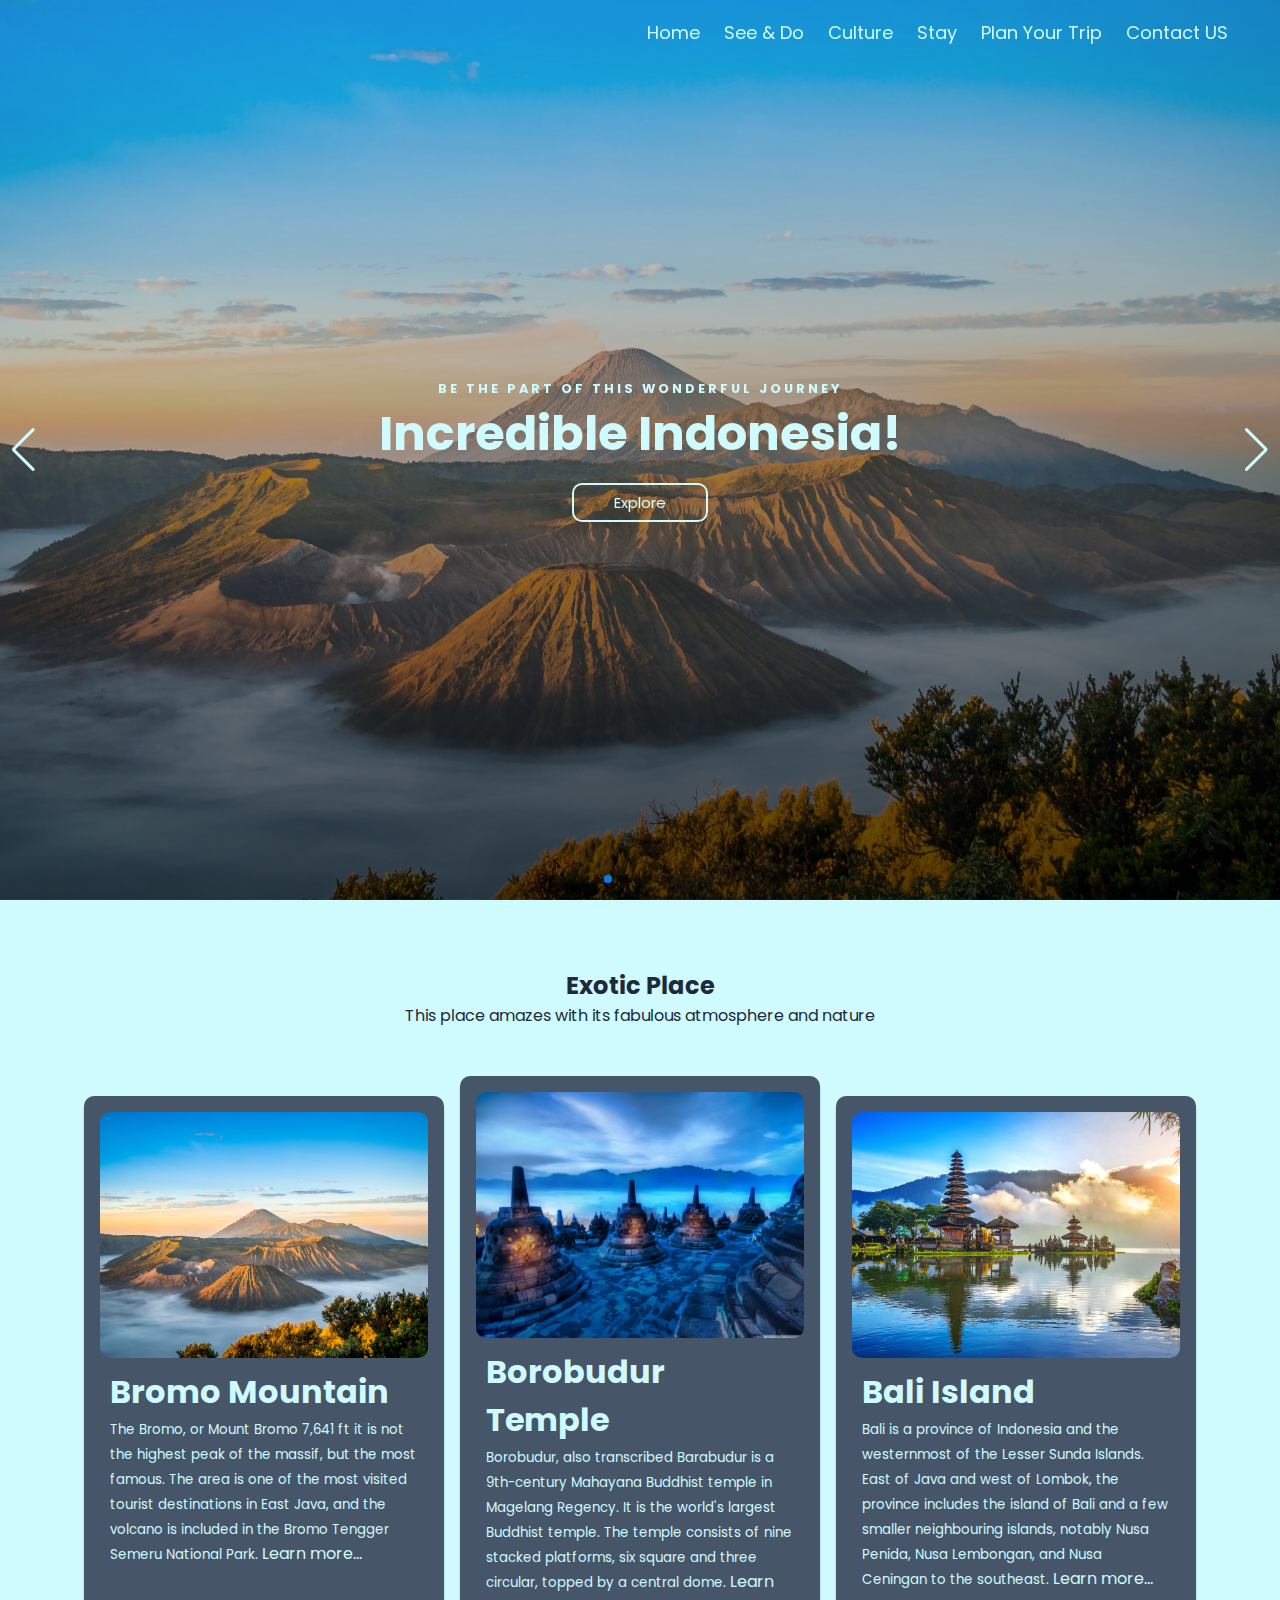
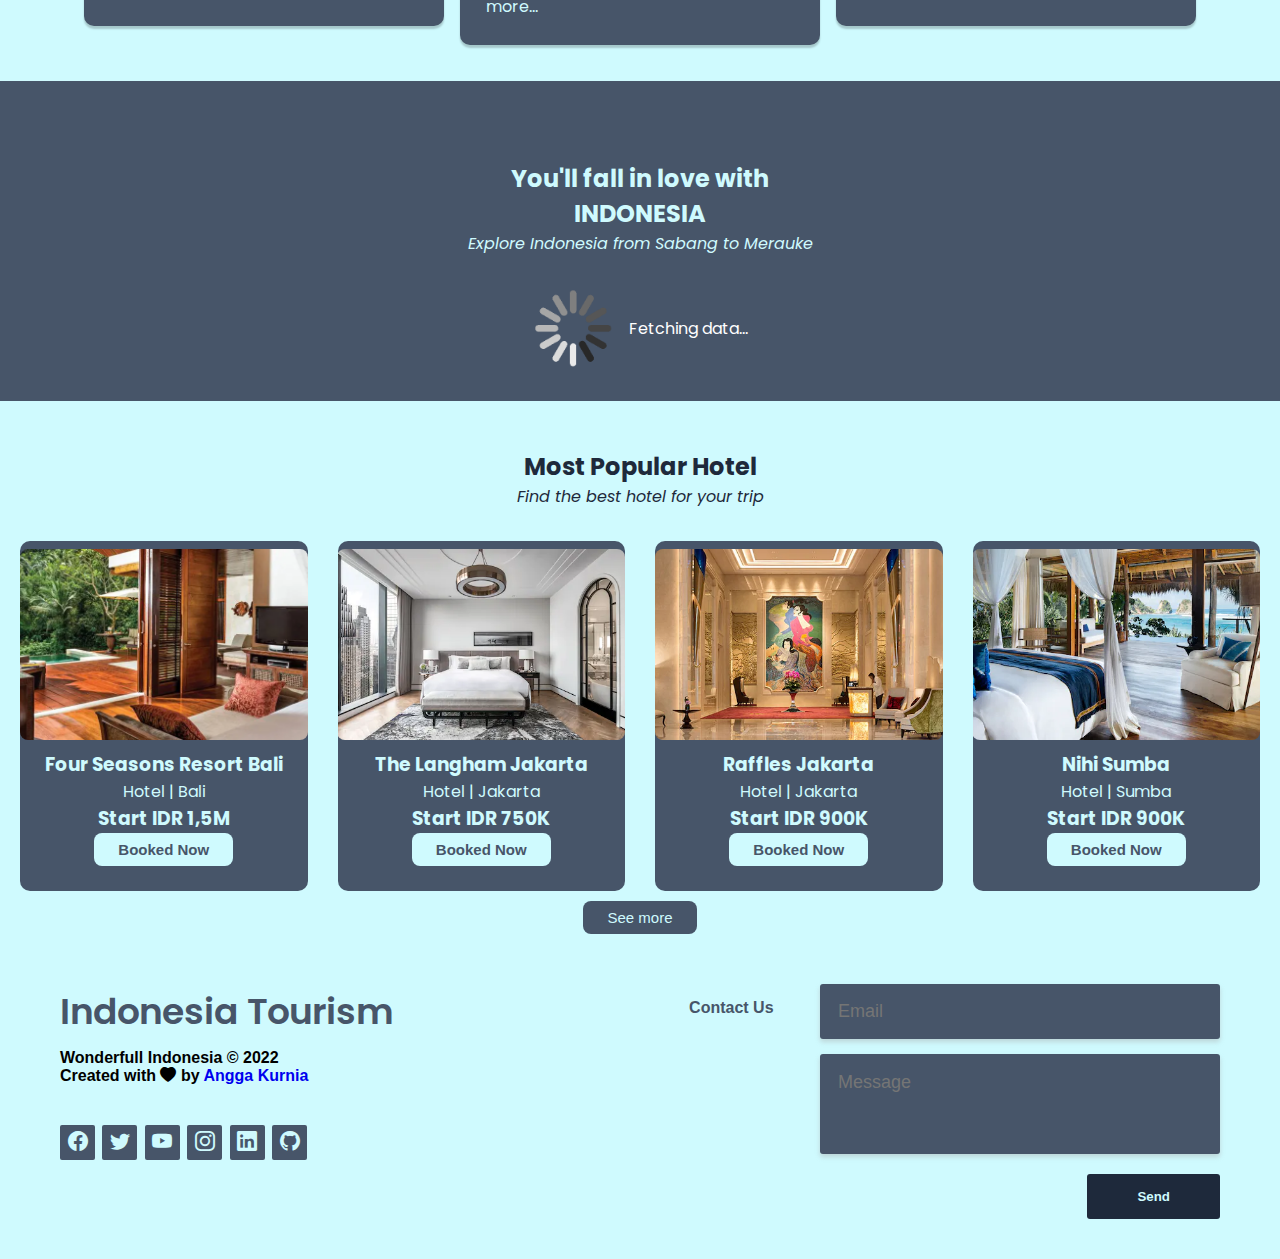
==== commit e1f8b192: "add hotel" ====
--- a/index.html
+++ b/index.html
@@ -40,7 +40,7 @@
         <li><a class="nav-item" href="#">Home</a></li>
         <li><a class="nav-item" href="#destinations">See & Do</a></li>
         <li><a class="nav-item" href="#places">Culture</a></li>
-        <li><a class="nav-item" href="#hotels">Stay</a></li>
+        <li><a class="nav-item" href="hotels.html">Stay</a></li>
         <li><a class="nav-item" href="booking.html">Plan Your Trip</a></li>
         <li><a class="nav-item" href="#contact">Contact US</a></li>
       </ul>
@@ -54,13 +54,13 @@
     </div>
     <div class="swiper-wrapper">
       <div class="swiper-slide">
+        <img class="img-baner" src="./images/slide3.jpg" alt="" />
+      </div>
+      <div class="swiper-slide">
+        <img class="img-baner" src="./images/slide2.jpg" alt="" />
+      </div>
+      <div class="swiper-slide">
         <img class="img-baner" src="./images/slide1.png" alt="" />
-      </div>
-      <div class="swiper-slide">
-        <img class="img-baner" src="./images/slide2.jpg" alt="" />
-      </div>
-      <div class="swiper-slide">
-        <img class="img-baner" src="./images/slide3.jpg" alt="" />
       </div>
       <div class="swiper-slide">
         <img class="img-baner" src="./images/slide4.jpg" alt="" />
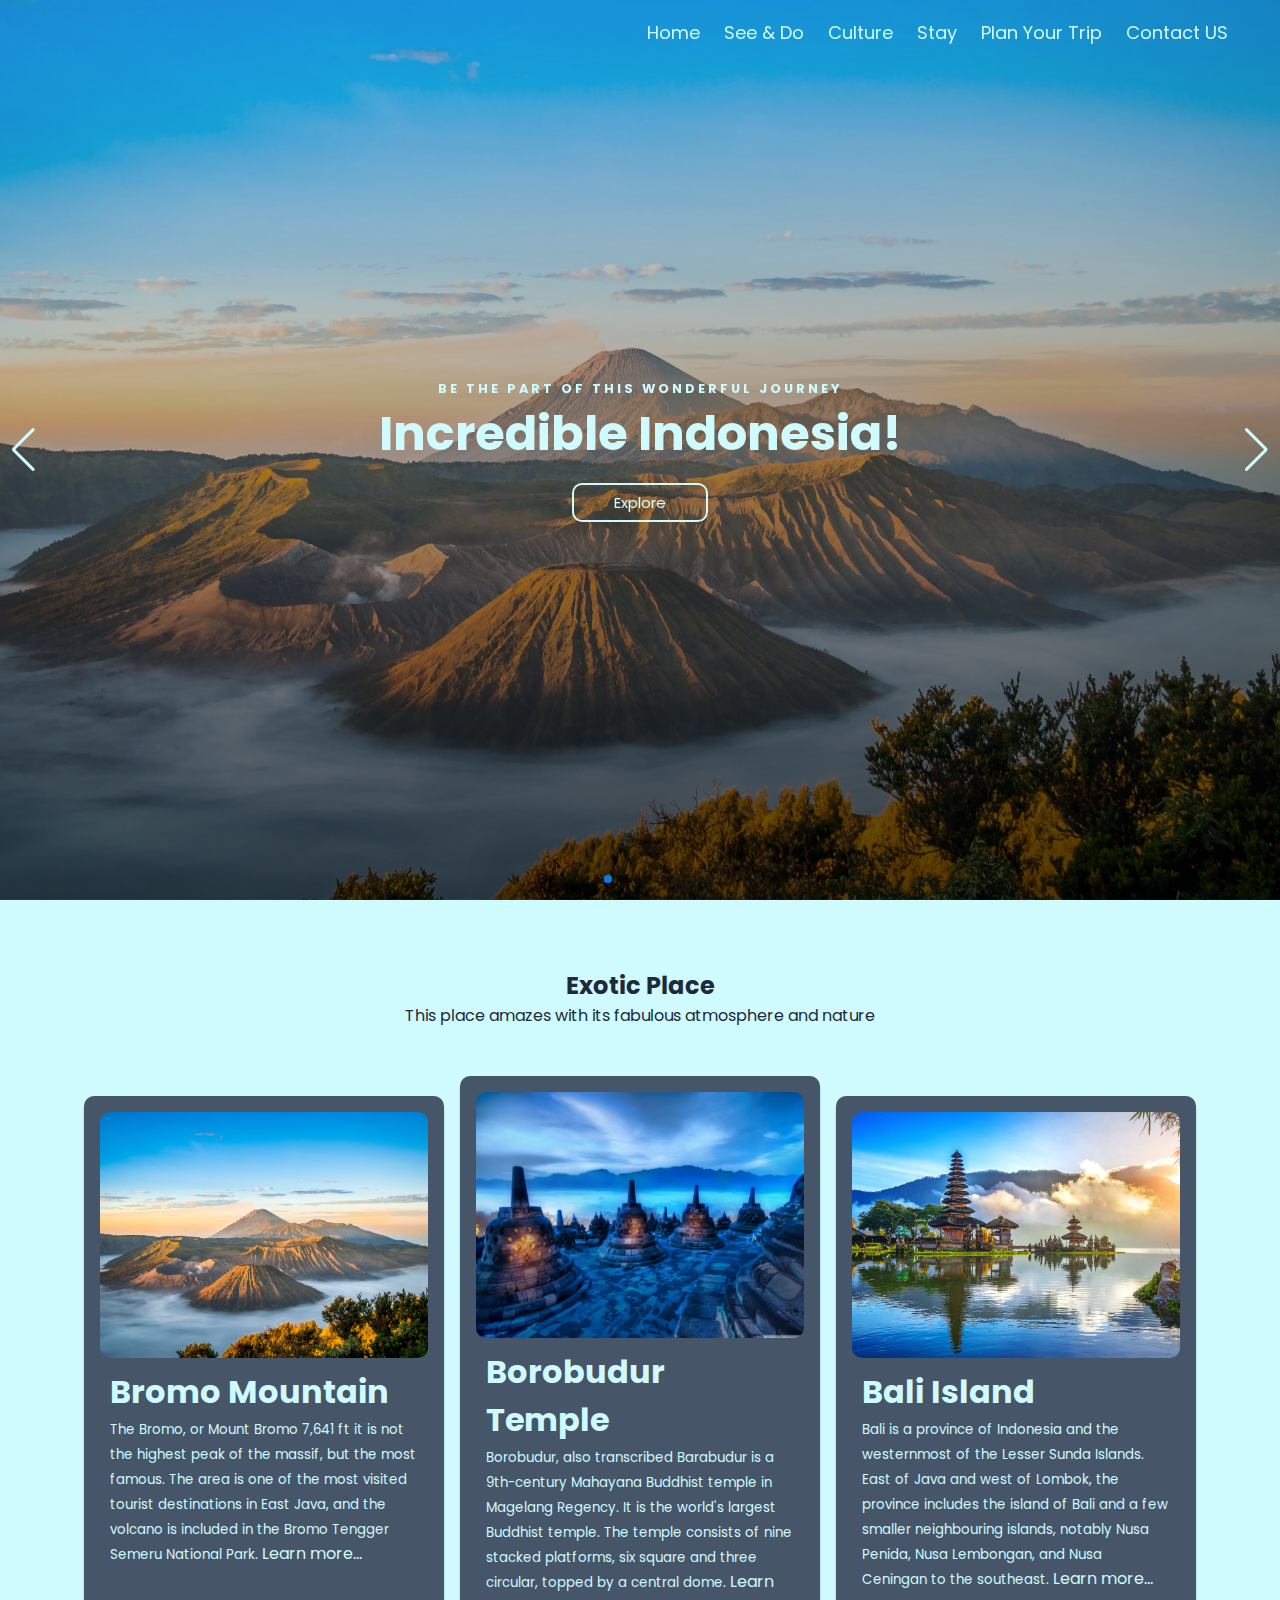
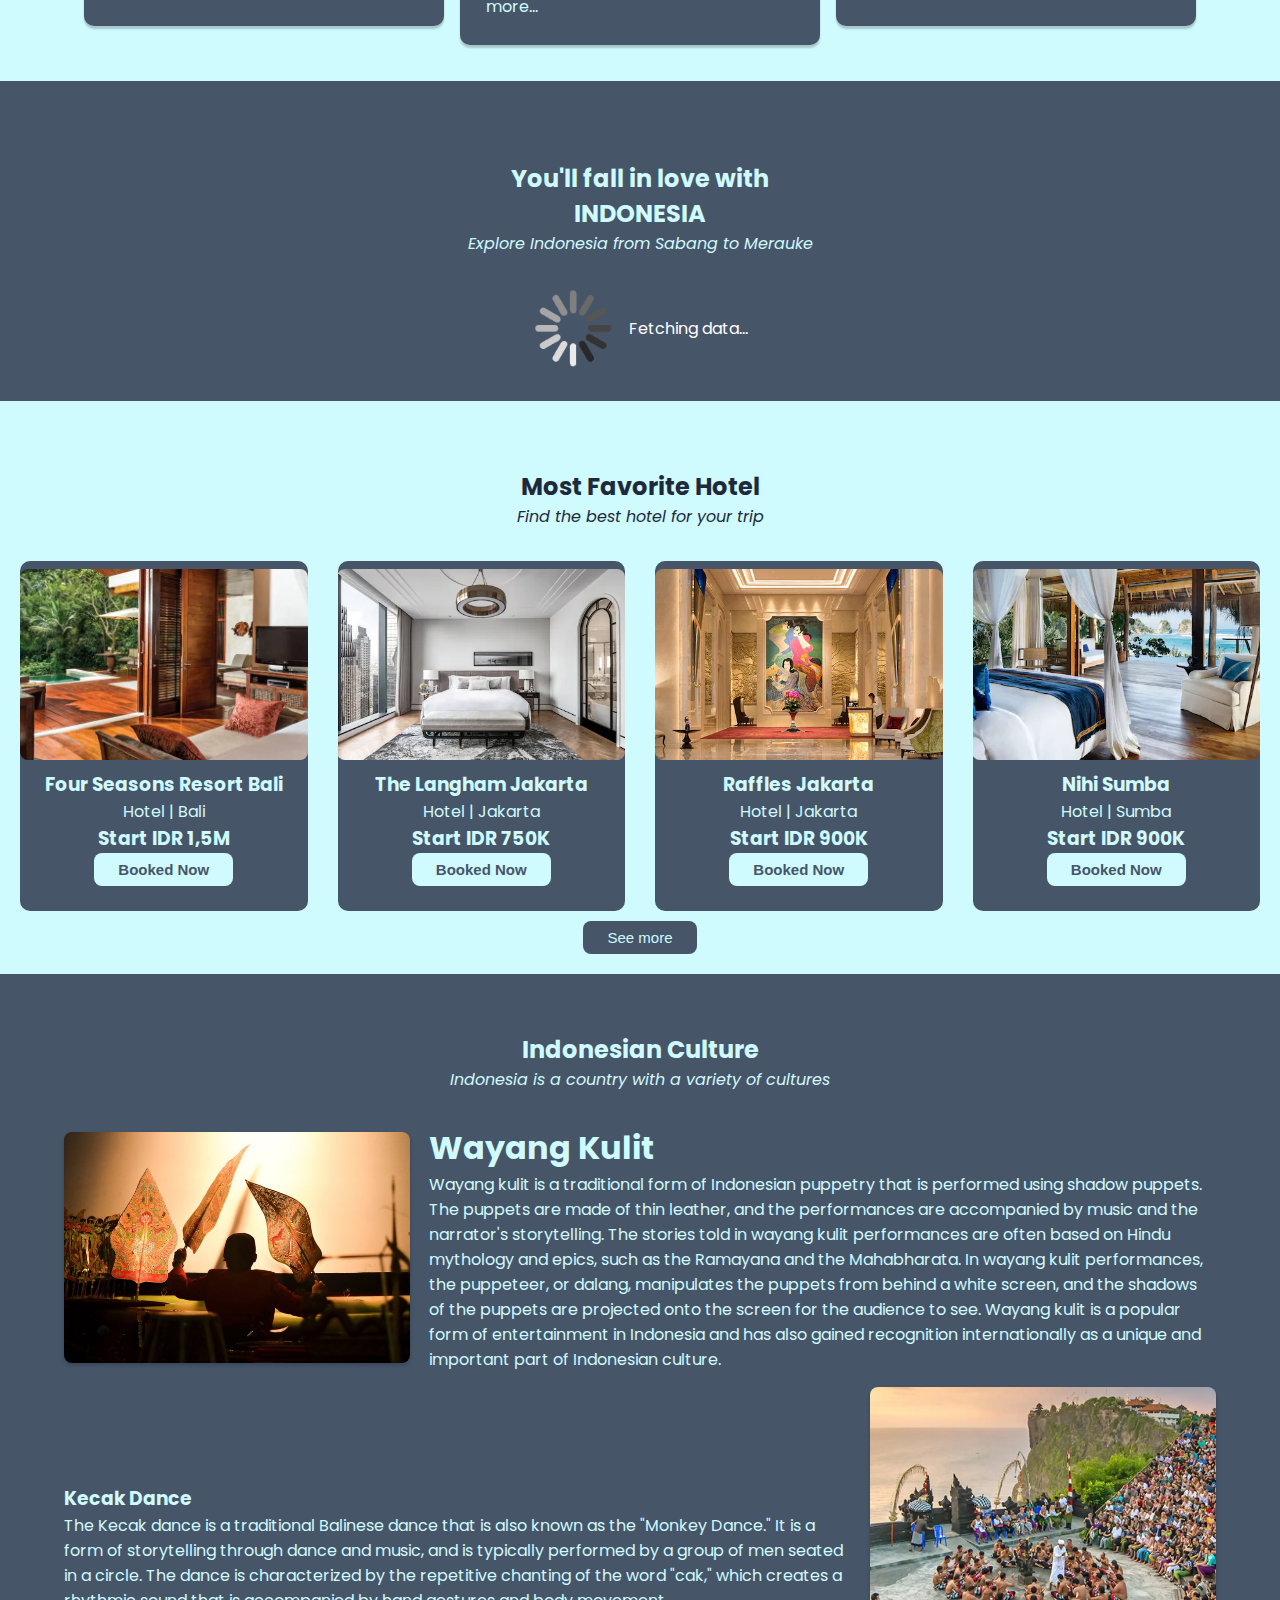
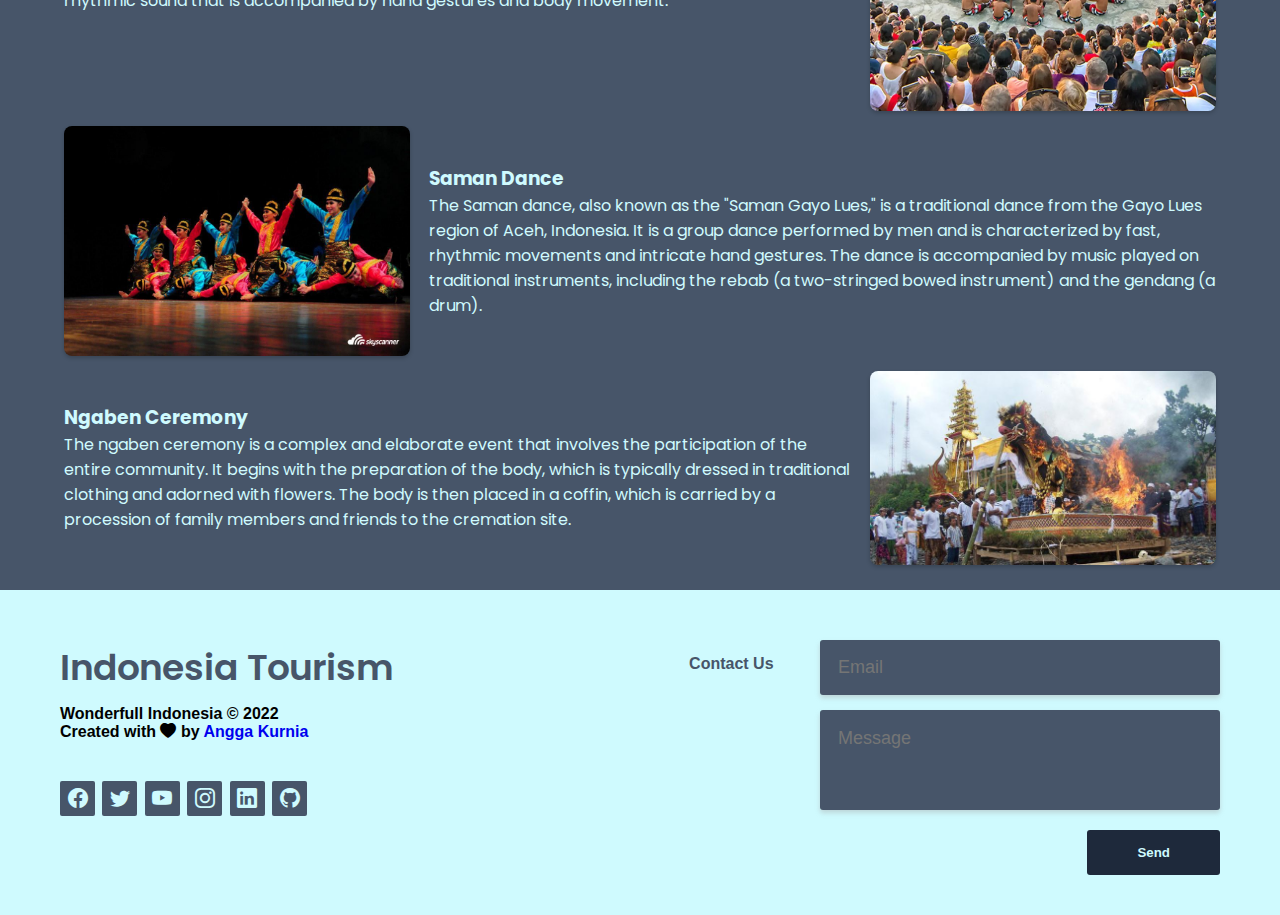
==== commit 8cf2cfb3: "add cultures" ====
--- a/index.html
+++ b/index.html
@@ -39,9 +39,9 @@
       <ul class="nav-list">
         <li><a class="nav-item" href="#">Home</a></li>
         <li><a class="nav-item" href="#destinations">See & Do</a></li>
-        <li><a class="nav-item" href="#places">Culture</a></li>
+        <li><a class="nav-item" href="#kebudayaan">Culture</a></li>
         <li><a class="nav-item" href="hotels.html">Stay</a></li>
-        <li><a class="nav-item" href="booking.html">Plan Your Trip</a></li>
+        <li><a class="nav-item" href="bookings.html">Plan Your Trip</a></li>
         <li><a class="nav-item" href="#contact">Contact US</a></li>
       </ul>
     </nav>
@@ -82,12 +82,14 @@
       </h1>
       <span>This place amazes with its fabulous atmosphere and nature</span>
     </div>
-    <div class="row" >
+    <div class="row">
       <div class="card">
         <img class="card-img" src="./images/slide3.jpg" alt="">
         <div class="card-caption">
           <h1>Bromo Mountain</h1>
-          <small>The Bromo, or Mount Bromo 7,641 ft it is not the highest peak of the massif, but the most famous. The area is one of the most visited tourist destinations in East Java, and the volcano is included in the Bromo Tengger Semeru National Park.</small>
+          <small>The Bromo, or Mount Bromo 7,641 ft it is not the highest peak of the massif, but the most famous. The
+            area is one of the most visited tourist destinations in East Java, and the volcano is included in the Bromo
+            Tengger Semeru National Park.</small>
           <a class="link-white" href="https://en.wikipedia.org/wiki/Mount_Bromo">Learn more...</a>
         </div>
       </div>
@@ -95,7 +97,9 @@
         <img class="card-img" src="./images/slide4.jpg" alt="">
         <div class="card-caption">
           <h1>Borobudur Temple</h1>
-          <small>Borobudur, also transcribed Barabudur is a 9th-century Mahayana Buddhist temple in Magelang Regency. It is the world's largest Buddhist temple. The temple consists of nine stacked platforms, six square and three circular, topped by a central dome.</small>
+          <small>Borobudur, also transcribed Barabudur is a 9th-century Mahayana Buddhist temple in Magelang Regency. It
+            is the world's largest Buddhist temple. The temple consists of nine stacked platforms, six square and three
+            circular, topped by a central dome.</small>
           <a class="link-white" href="https://whc.unesco.org/en/list/592/">Learn more...</a>
         </div>
       </div>
@@ -103,7 +107,9 @@
         <img class="card-img" src="./images/destinations/bali.jpg" alt="">
         <div class="card-caption">
           <h1>Bali Island</h1>
-          <small>Bali is a province of Indonesia and the westernmost of the Lesser Sunda Islands. East of Java and west of Lombok, the province includes the island of Bali and a few smaller neighbouring islands, notably Nusa Penida, Nusa Lembongan, and Nusa Ceningan to the southeast.</small>
+          <small>Bali is a province of Indonesia and the westernmost of the Lesser Sunda Islands. East of Java and west
+            of Lombok, the province includes the island of Bali and a few smaller neighbouring islands, notably Nusa
+            Penida, Nusa Lembongan, and Nusa Ceningan to the southeast.</small>
           <a class="link-white" href="https://whc.unesco.org/en/list/592/">Learn more...</a>
         </div>
       </div>
@@ -127,7 +133,7 @@
   <section id="hotels">
     <div class="title-section">
       <h1 class="fs-2">
-        Most Popular Hotel
+        Most Favorite Hotel
       </h1>
       <i class="desc">Find the best hotel for your trip
       </i>
@@ -203,7 +209,62 @@
       </div>
     </div>
     <div style="display:flex;justify-content: center;">
-      <button class="btn btn-secondary text-white" style="display: block; text-align: center;" type="button"><a class="text-white" href="hotels.html">See more</a></button>
+      <button class="btn btn-secondary text-white" style="display: block; text-align: center;" type="button"><a
+          class="text-white" href="hotels.html">See more</a></button>
+    </div>
+  </section>
+  <section id="kebudayaan">
+    <div class="culture">
+      <div class="title-section">
+        <h1 class="fs-2 text-white">
+          Indonesian Culture
+        </h1>
+        <i class="desc text-white">Indonesia is a country with a variety of cultures
+        </i>
+      </div>
+      <div class="culture-item">
+        <img class="shadow" src="./images/cultures/wayang.jpg" alt="">
+        <div class="culture-desc">
+          <h1>Wayang Kulit</h1>
+          <p>Wayang kulit is a traditional form of Indonesian puppetry that is performed using shadow puppets. The
+            puppets are made of thin leather, and the performances are accompanied by music and the narrator's
+            storytelling. The stories told in wayang kulit performances are often based on Hindu mythology and epics,
+            such as the Ramayana and the Mahabharata. In wayang kulit performances, the puppeteer, or dalang,
+            manipulates the puppets from behind a white screen, and the shadows of the puppets are projected onto the
+            screen for the audience to see. Wayang kulit is a popular form of entertainment in Indonesia and has also
+            gained recognition internationally as a unique and important part of Indonesian culture.</p>
+        </div>
+      </div>
+      <div class="culture-item">
+        <div class="culture-desc">
+          <h3>Kecak Dance</h3>
+          <p>The Kecak dance is a traditional Balinese dance that is also known as the "Monkey Dance." It is a form of
+            storytelling through dance and music, and is typically performed by a group of men seated in a circle. The
+            dance is characterized by the repetitive chanting of the word "cak," which creates a rhythmic sound that is
+            accompanied by hand gestures and body movement.</p>
+        </div>
+        <img class="shadow" src="./images/cultures/tarikecak.jpg" alt="">
+      </div>
+      <div class="culture-item">
+        <img class="shadow" src="./images/cultures/saman.jpg" alt="">
+        <div class="culture-desc">
+          <h3>Saman Dance</h3>
+          <p>The Saman dance, also known as the "Saman Gayo Lues," is a traditional dance from the Gayo Lues region of
+            Aceh, Indonesia. It is a group dance performed by men and is characterized by fast, rhythmic movements and
+            intricate hand gestures. The dance is accompanied by music played on traditional instruments, including the
+            rebab (a two-stringed bowed instrument) and the gendang (a drum).</p>
+        </div>
+      </div>
+      <div class="culture-item">
+        <div class="culture-desc">
+          <h3 style="right: 0;">Ngaben Ceremony</h3>
+          <p>The ngaben ceremony is a complex and elaborate event that involves the participation of the entire
+            community. It begins with the preparation of the body, which is typically dressed in traditional clothing
+            and adorned with flowers. The body is then placed in a coffin, which is carried by a procession of family
+            members and friends to the cremation site.</p>
+        </div>
+        <img class="shadow" src="./images/cultures/ngaben.jpg" alt="">
+      </div>
     </div>
   </section>
   <footer class="footer-distributed" id="contact">
--- a/assets/css/style.css
+++ b/assets/css/style.css
@@ -350,6 +350,37 @@
     flex-wrap: wrap;
     gap: 1rem;
 }
+#hotels {
+    background-color: var(--background);
+    padding: 20px 0;
+}
+#listdatahotel {
+    background-color: var(--slate);
+    padding: 20px 0;
+}
+#kebudayaan {
+    background-color: var(--slate);
+    color: var(--background);
+    padding: 10px 0;
+}
+.culture {
+    width: 90%;
+    margin: 0 auto;
+}
+
+.culture-item {
+    display: flex;
+    gap: 1.2rem;
+    justify-content: space-between;
+    align-items: center;
+    margin-bottom: 15px;
+}
+.culture-item img {
+    max-width: 30%;
+    border-radius: 8px;
+    object-fit: cover;
+    object-position: center;
+}
 
 .card {
     flex: 1 0 21%;
@@ -383,6 +414,21 @@
 }
 .link-white:hover {
     color: #dfd9d9;
+}
+.card-hotel {
+    display: flex;
+    align-items: center;
+    justify-content: space-between;
+    flex-direction: column;
+    background-color: var(--background);
+    border-radius: 8px;
+    width: 300px;
+    min-height: 350px;
+    color: var(--slate);
+    padding: 6px;
+    transition: 300ms all;
+    overflow: hidden;
+    box-shadow: 0px 2px 3px 0 rgba(255, 255, 255, 0.2);
 }
 
 a {
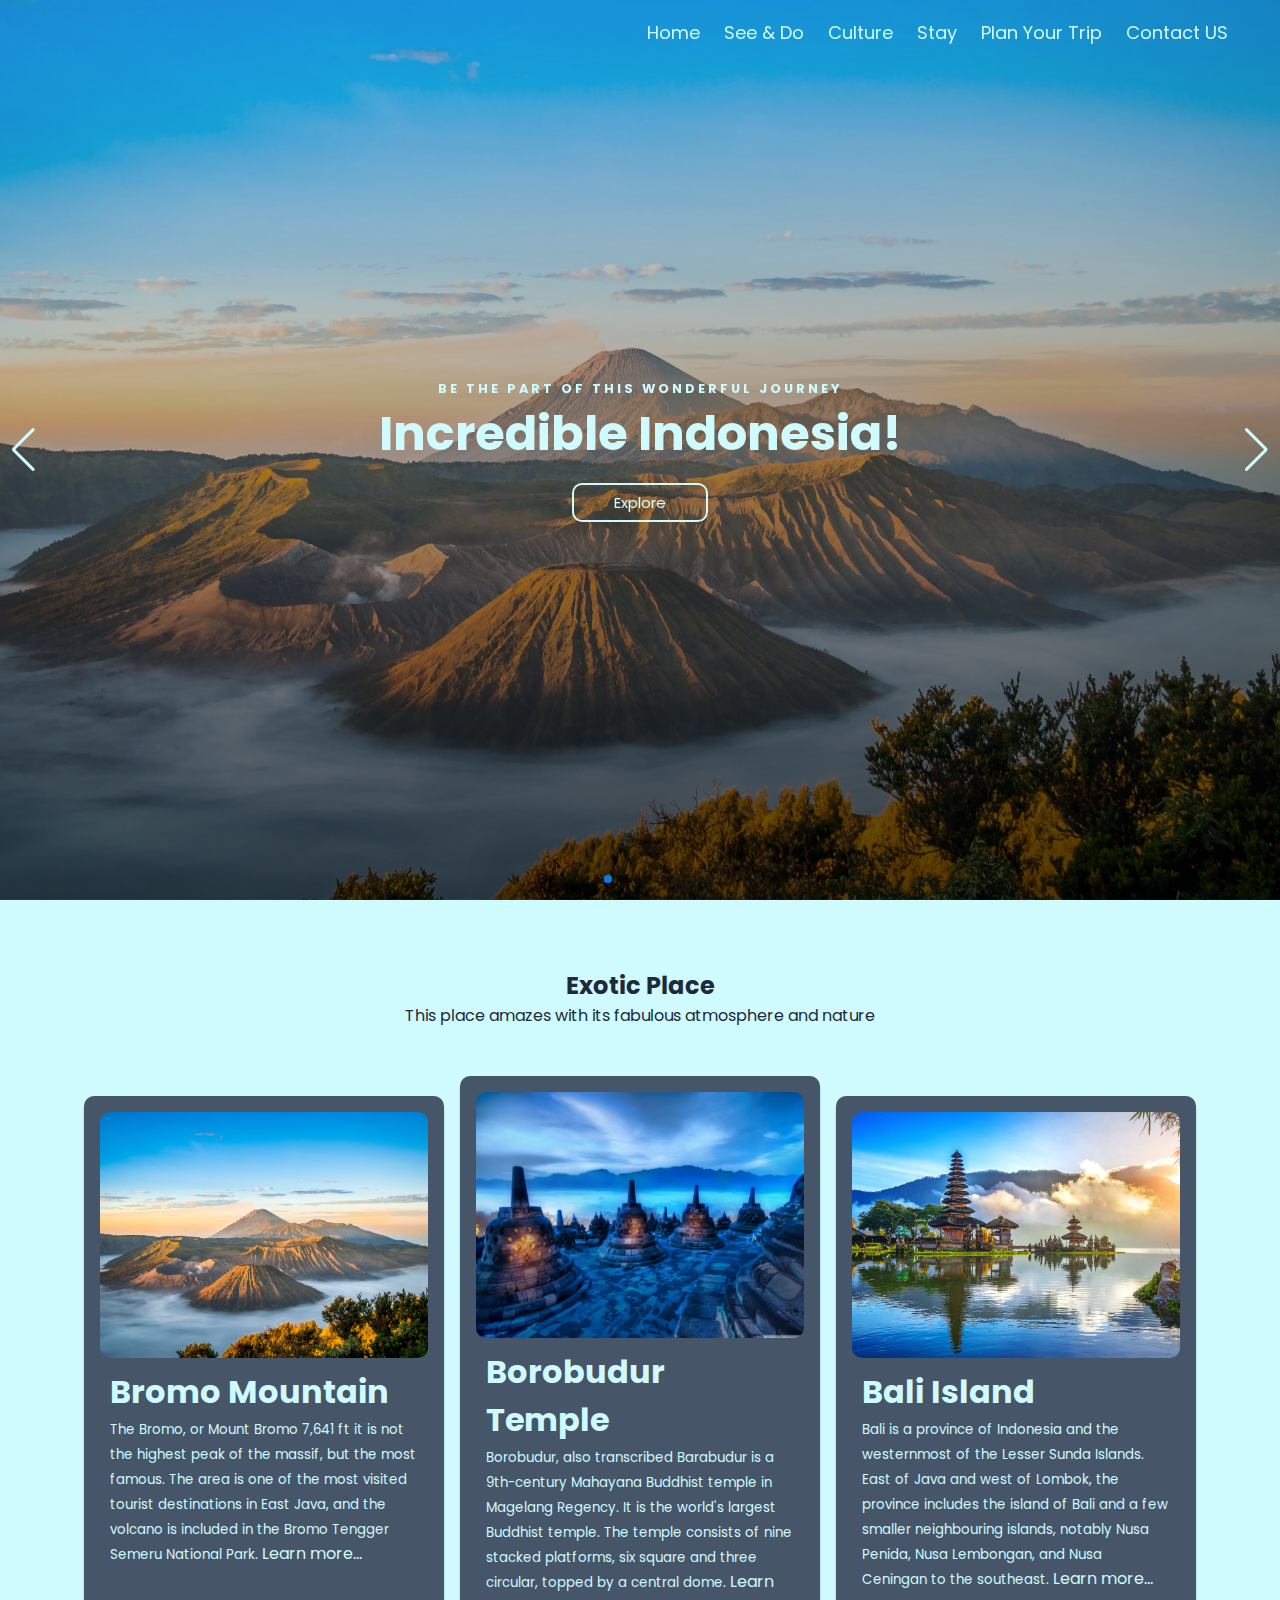
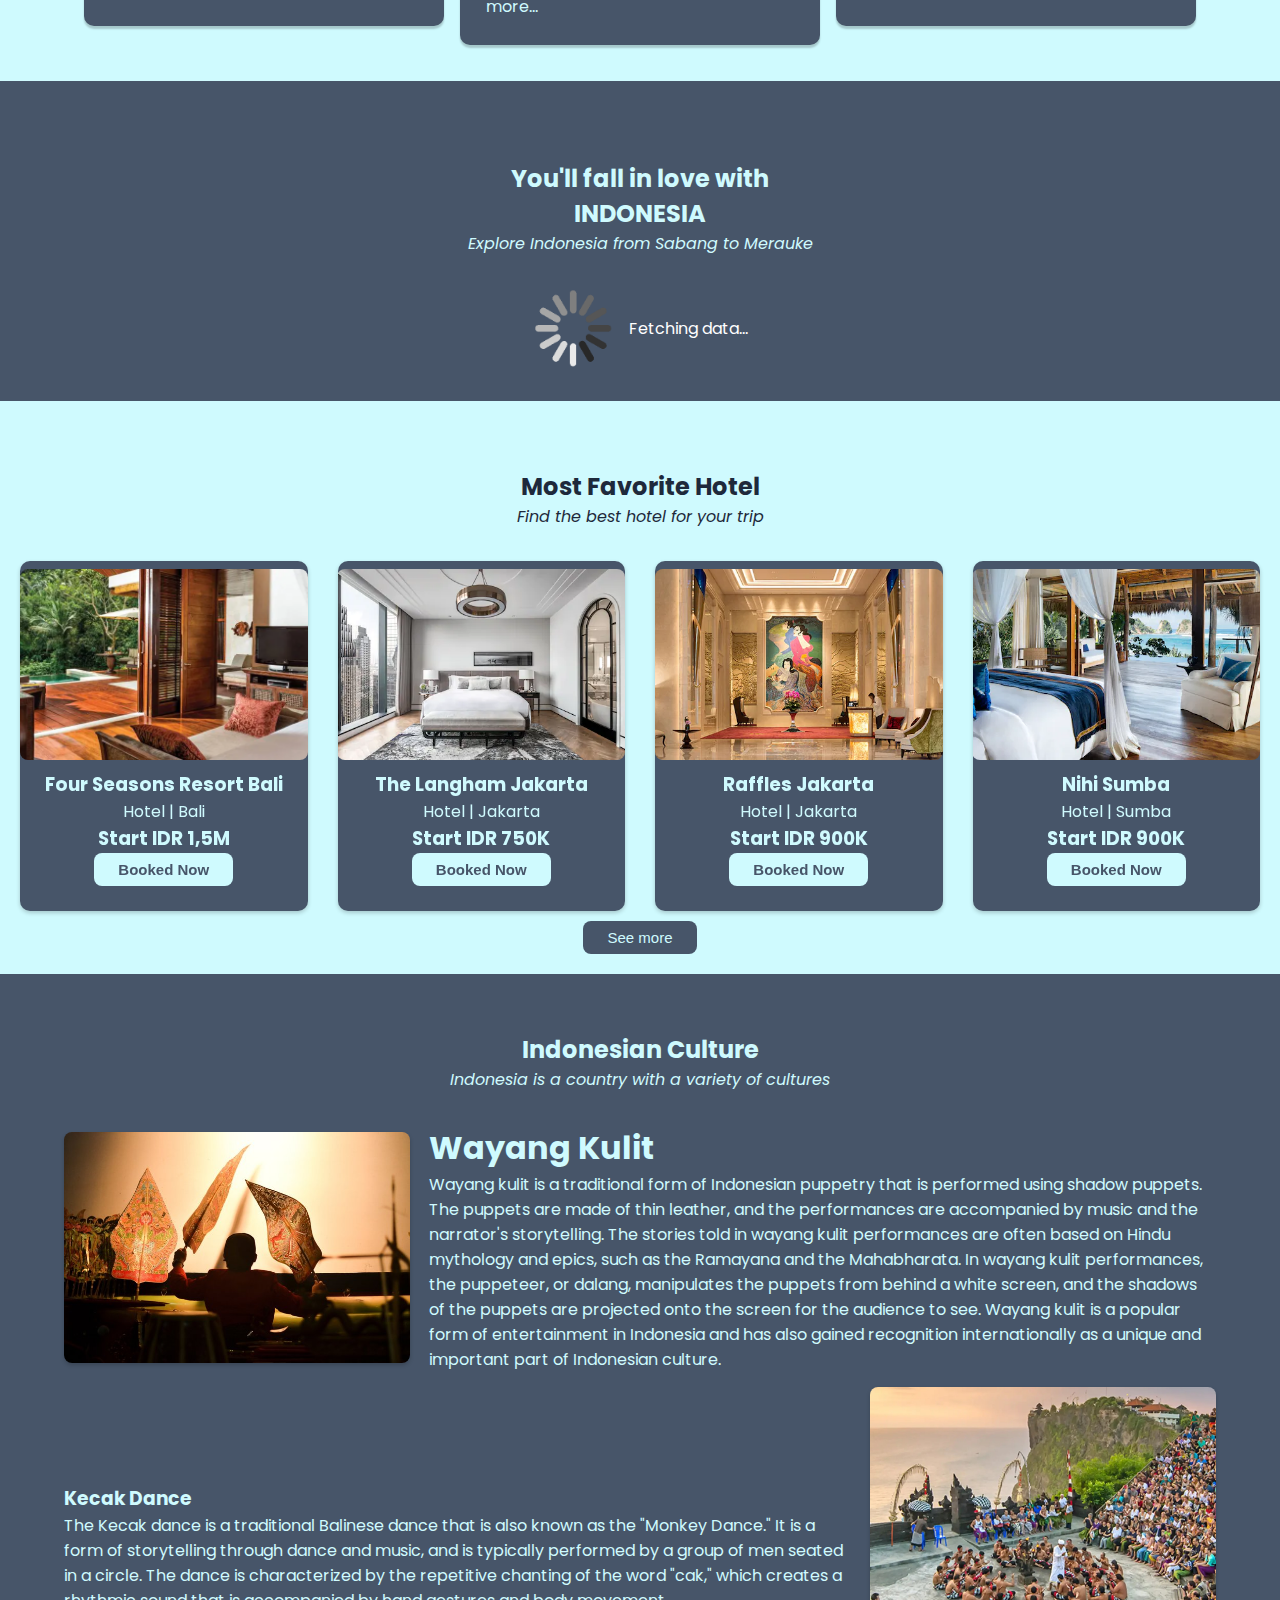
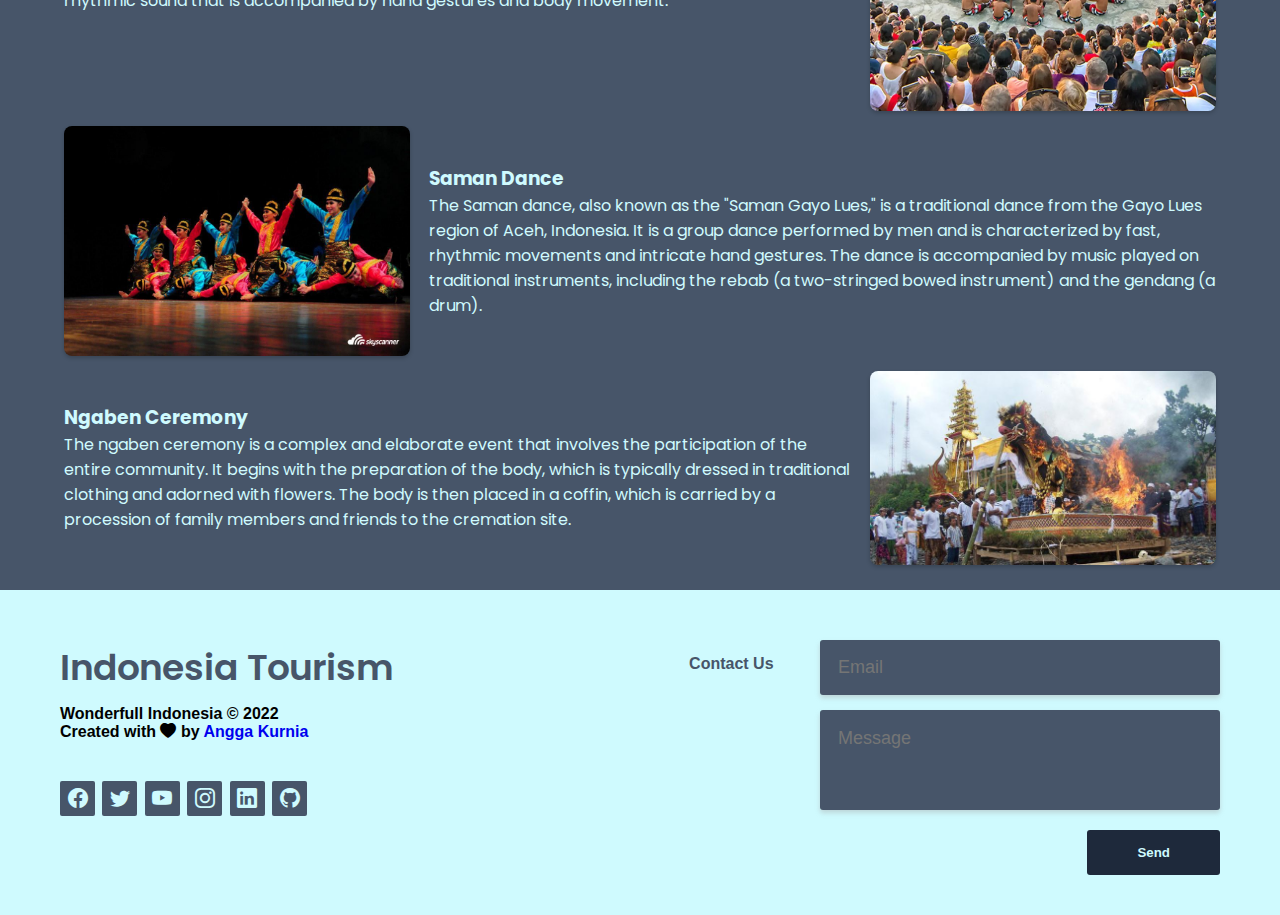
==== commit 0ab9ea6a: "add booking" ====
--- a/index.html
+++ b/index.html
@@ -140,7 +140,7 @@
     </div>
     <div class="swiper-hotel listHotel">
       <div class="swiper-wrapper">
-        <div class="swiper-slide slide-hotel">
+        <div class="swiper-slide slide-hotel shadow">
           <img src="./images/hotels/Four Seasons Resort Bali.jpg" alt="" class="place-img">
           <div class="card-caption text-white">
             <h3>Four Seasons Resort Bali</h3>
@@ -151,7 +151,7 @@
             </div>
           </div>
         </div>
-        <div class="swiper-slide slide-hotel">
+        <div class="swiper-slide slide-hotel shadow">
           <img src="./images/hotels/The Langham Jakarta.jpg" alt="" class="place-img">
           <div class="card-caption text-white">
             <h3>The Langham Jakarta</h3>
@@ -162,7 +162,7 @@
             </div>
           </div>
         </div>
-        <div class="swiper-slide slide-hotel">
+        <div class="swiper-slide slide-hotel shadow">
           <img src="./images/hotels/Raffles Jakarta.jpg" alt="" class="place-img">
           <div class="card-caption text-white">
             <h3>Raffles Jakarta</h3>
@@ -173,7 +173,7 @@
             </div>
           </div>
         </div>
-        <div class="swiper-slide slide-hotel">
+        <div class="swiper-slide slide-hotel shadow">
           <img src="./images/hotels/Nihi Sumba.jpg" alt="" class="place-img">
           <div class="card-caption text-white">
             <h3>Nihi Sumba</h3>
@@ -184,7 +184,7 @@
             </div>
           </div>
         </div>
-        <div class="swiper-slide slide-hotel">
+        <div class="swiper-slide slide-hotel shadow">
           <img src="./images/hotels/Banyan Tree Bintan.jpg" alt="" class="place-img">
           <div class="card-caption text-white">
             <h3>Banyan Tree Bintan</h3>
@@ -195,7 +195,7 @@
             </div>
           </div>
         </div>
-        <div class="swiper-slide slide-hotel">
+        <div class="swiper-slide slide-hotel shadow">
           <img src="./images/hotels/AYANA Komodo Resort.jpg" alt="" class="place-img">
           <div class="card-caption text-white">
             <h3>AYANA Komodo Resort</h3>
